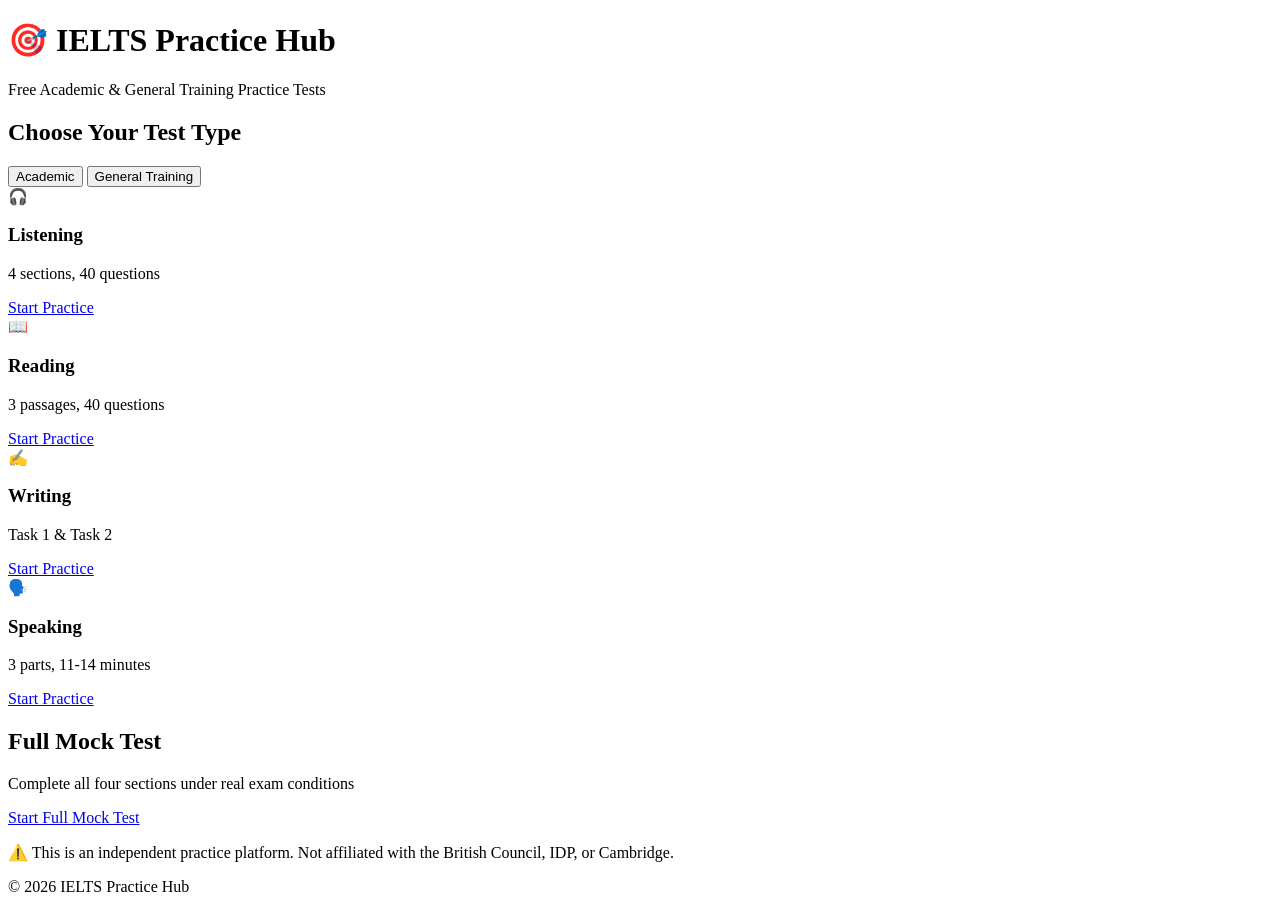
==== index.html @ bde4f622 "Add initial HTML structure for IELTS Practice Hub" ====
<!DOCTYPE html>
<html lang="en">
<head>
  <meta charset="UTF-8">
  <meta name="viewport" content="width=device-width, initial-scale=1.0">
  <title>IELTS Practice Hub - Free Mock Tests</title>
  <link rel="stylesheet" href="style.css">
</head>
<body>
  <header>
    <div class="container">
      <h1>🎯 IELTS Practice Hub</h1>
      <p class="tagline">Free Academic & General Training Practice Tests</p>
    </div>
  </header>

  <main class="container">
    <section class="test-type-selector">
      <h2>Choose Your Test Type</h2>
      <div class="type-buttons">
        <button class="type-btn active" data-type="academic">Academic</button>
        <button class="type-btn" data-type="general">General Training</button>
      </div>
    </section>

    <section class="skills-grid">
      <div class="skill-card">
        <div class="skill-icon">🎧</div>
        <h3>Listening</h3>
        <p>4 sections, 40 questions</p>
        <a href="#" class="start-btn">Start Practice</a>
      </div>

      <div class="skill-card">
        <div class="skill-icon">📖</div>
        <h3>Reading</h3>
        <p>3 passages, 40 questions</p>
        <a href="#" class="start-btn">Start Practice</a>
      </div>

      <div class="skill-card">
        <div class="skill-icon">✍️</div>
        <h3>Writing</h3>
        <p>Task 1 & Task 2</p>
        <a href="#" class="start-btn">Start Practice</a>
      </div>

      <div class="skill-card">
        <div class="skill-icon">🗣️</div>
        <h3>Speaking</h3>
        <p>3 parts, 11-14 minutes</p>
        <a href="#" class="start-btn">Start Practice</a>
      </div>
    </section>

    <section class="mock-test-section">
      <h2>Full Mock Test</h2>
      <p>Complete all four sections under real exam conditions</p>
      <a href="#" class="mock-btn">Start Full Mock Test</a>
    </section>
  </main>

  <footer>
    <div class="container">
      <p>⚠️ This is an independent practice platform. Not affiliated with the British Council, IDP, or Cambridge.</p>
      <p>&copy; 2026 IELTS Practice Hub</p>
    </div>
  </footer>

  <script src="script.js"></script>
</body>
</html>
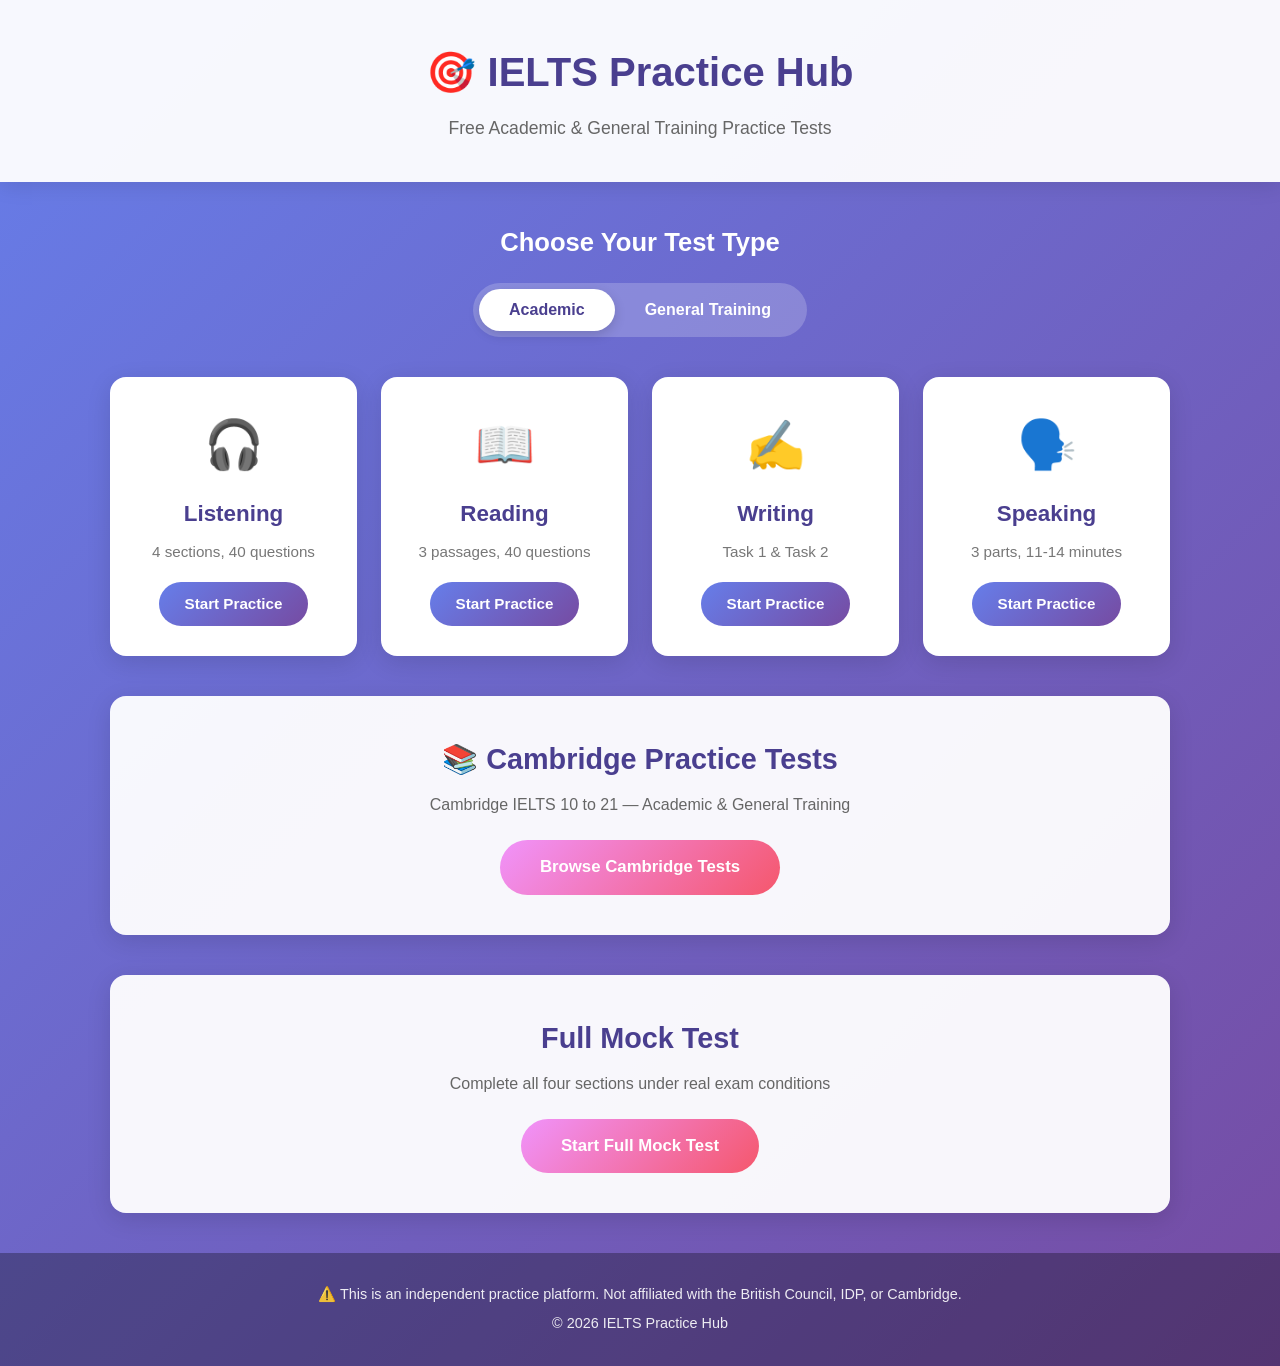
==== commit 2fe0a174: "Update index.html" ====
--- a/index.html
+++ b/index.html
@@ -52,7 +52,11 @@
         <a href="#" class="start-btn">Start Practice</a>
       </div>
     </section>
-
+    <section class="mock-test-section">
+      <h2>📚 Cambridge Practice Tests</h2>
+      <p>Cambridge IELTS 10 to 21 — Academic & General Training</p>
+      <a href="cambridge.html" class="mock-btn">Browse Cambridge Tests</a>
+    </section>
     <section class="mock-test-section">
       <h2>Full Mock Test</h2>
       <p>Complete all four sections under real exam conditions</p>
--- a/style.css
+++ b/style.css
@@ -0,0 +1,231 @@
+/* ===== Reset & Base ===== */
+* {
+  margin: 0;
+  padding: 0;
+  box-sizing: border-box;
+}
+
+body {
+  font-family: 'Segoe UI', Tahoma, Geneva, Verdana, sans-serif;
+  background: linear-gradient(135deg, #667eea 0%, #764ba2 100%);
+  min-height: 100vh;
+  color: #333;
+  line-height: 1.6;
+}
+
+.container {
+  max-width: 1100px;
+  margin: 0 auto;
+  padding: 0 20px;
+}
+
+/* ===== Header ===== */
+header {
+  background: rgba(255, 255, 255, 0.95);
+  padding: 40px 0;
+  text-align: center;
+  box-shadow: 0 4px 20px rgba(0, 0, 0, 0.1);
+}
+
+header h1 {
+  font-size: 2.5rem;
+  color: #4a3f8f;
+  margin-bottom: 10px;
+}
+
+.tagline {
+  color: #666;
+  font-size: 1.1rem;
+}
+
+/* ===== Test Type Selector ===== */
+.test-type-selector {
+  margin: 40px 0;
+  text-align: center;
+}
+
+.test-type-selector h2 {
+  color: #fff;
+  margin-bottom: 20px;
+  font-size: 1.6rem;
+}
+
+.type-buttons {
+  display: inline-flex;
+  background: rgba(255, 255, 255, 0.2);
+  border-radius: 50px;
+  padding: 6px;
+}
+
+.type-btn {
+  background: transparent;
+  border: none;
+  color: #fff;
+  padding: 12px 30px;
+  font-size: 1rem;
+  font-weight: 600;
+  border-radius: 50px;
+  cursor: pointer;
+  transition: all 0.3s ease;
+}
+
+.type-btn.active {
+  background: #fff;
+  color: #4a3f8f;
+  box-shadow: 0 4px 12px rgba(0, 0, 0, 0.15);
+}
+
+.type-btn:hover:not(.active) {
+  background: rgba(255, 255, 255, 0.15);
+}
+
+/* ===== Skills Grid ===== */
+.skills-grid {
+  display: grid;
+  grid-template-columns: repeat(auto-fit, minmax(240px, 1fr));
+  gap: 24px;
+  margin-bottom: 40px;
+}
+
+.skill-card {
+  background: #fff;
+  border-radius: 16px;
+  padding: 30px 24px;
+  text-align: center;
+  box-shadow: 0 6px 24px rgba(0, 0, 0, 0.12);
+  transition: transform 0.3s ease, box-shadow 0.3s ease;
+}
+
+.skill-card:hover {
+  transform: translateY(-6px);
+  box-shadow: 0 12px 32px rgba(0, 0, 0, 0.18);
+}
+
+.skill-icon {
+  font-size: 3rem;
+  margin-bottom: 12px;
+}
+
+.skill-card h3 {
+  font-size: 1.4rem;
+  color: #4a3f8f;
+  margin-bottom: 8px;
+}
+
+.skill-card p {
+  color: #777;
+  font-size: 0.95rem;
+  margin-bottom: 18px;
+}
+
+.start-btn {
+  display: inline-block;
+  background: linear-gradient(135deg, #667eea, #764ba2);
+  color: #fff;
+  text-decoration: none;
+  padding: 10px 26px;
+  border-radius: 50px;
+  font-weight: 600;
+  font-size: 0.95rem;
+  transition: opacity 0.3s ease;
+}
+
+.start-btn:hover {
+  opacity: 0.85;
+}
+
+/* ===== Mock Test Section ===== */
+.mock-test-section {
+  background: rgba(255, 255, 255, 0.95);
+  border-radius: 16px;
+  padding: 40px;
+  text-align: center;
+  margin-bottom: 40px;
+  box-shadow: 0 6px 24px rgba(0, 0, 0, 0.12);
+}
+
+.mock-test-section h2 {
+  color: #4a3f8f;
+  font-size: 1.8rem;
+  margin-bottom: 10px;
+}
+
+.mock-test-section p {
+  color: #666;
+  margin-bottom: 22px;
+}
+
+.mock-btn {
+  display: inline-block;
+  background: linear-gradient(135deg, #f093fb, #f5576c);
+  color: #fff;
+  text-decoration: none;
+  padding: 14px 40px;
+  border-radius: 50px;
+  font-weight: 700;
+  font-size: 1.05rem;
+  transition: transform 0.3s ease;
+}
+
+.mock-btn:hover {
+  transform: scale(1.05);
+}
+
+/* ===== Footer ===== */
+footer {
+  background: rgba(0, 0, 0, 0.3);
+  color: #fff;
+  text-align: center;
+  padding: 24px 0;
+  font-size: 0.9rem;
+}
+
+footer p {
+  margin: 6px 0;
+  opacity: 0.9;
+}
+
+/* ===== Mobile Responsive ===== */
+@media (max-width: 600px) {
+  header h1 {
+    font-size: 1.8rem;
+  }
+
+  .tagline {
+    font-size: 0.95rem;
+  }
+
+  .type-btn {
+    padding: 10px 20px;
+    font-size: 0.9rem;
+  }
+
+  .mock-test-section {
+    padding: 30px 20px;
+  }
+
+  .mock-test-section h2 {
+    font-size: 1.4rem;
+  }
+}
+/* ===== Toast Notification ===== */
+.toast {
+  position: fixed;
+  bottom: 30px;
+  left: 50%;
+  transform: translateX(-50%) translateY(80px);
+  background: #4a3f8f;
+  color: #fff;
+  padding: 14px 28px;
+  border-radius: 50px;
+  font-weight: 600;
+  box-shadow: 0 6px 20px rgba(0, 0, 0, 0.25);
+  opacity: 0;
+  transition: all 0.3s ease;
+  z-index: 1000;
+}
+
+.toast.show {
+  transform: translateX(-50%) translateY(0);
+  opacity: 1;
+}
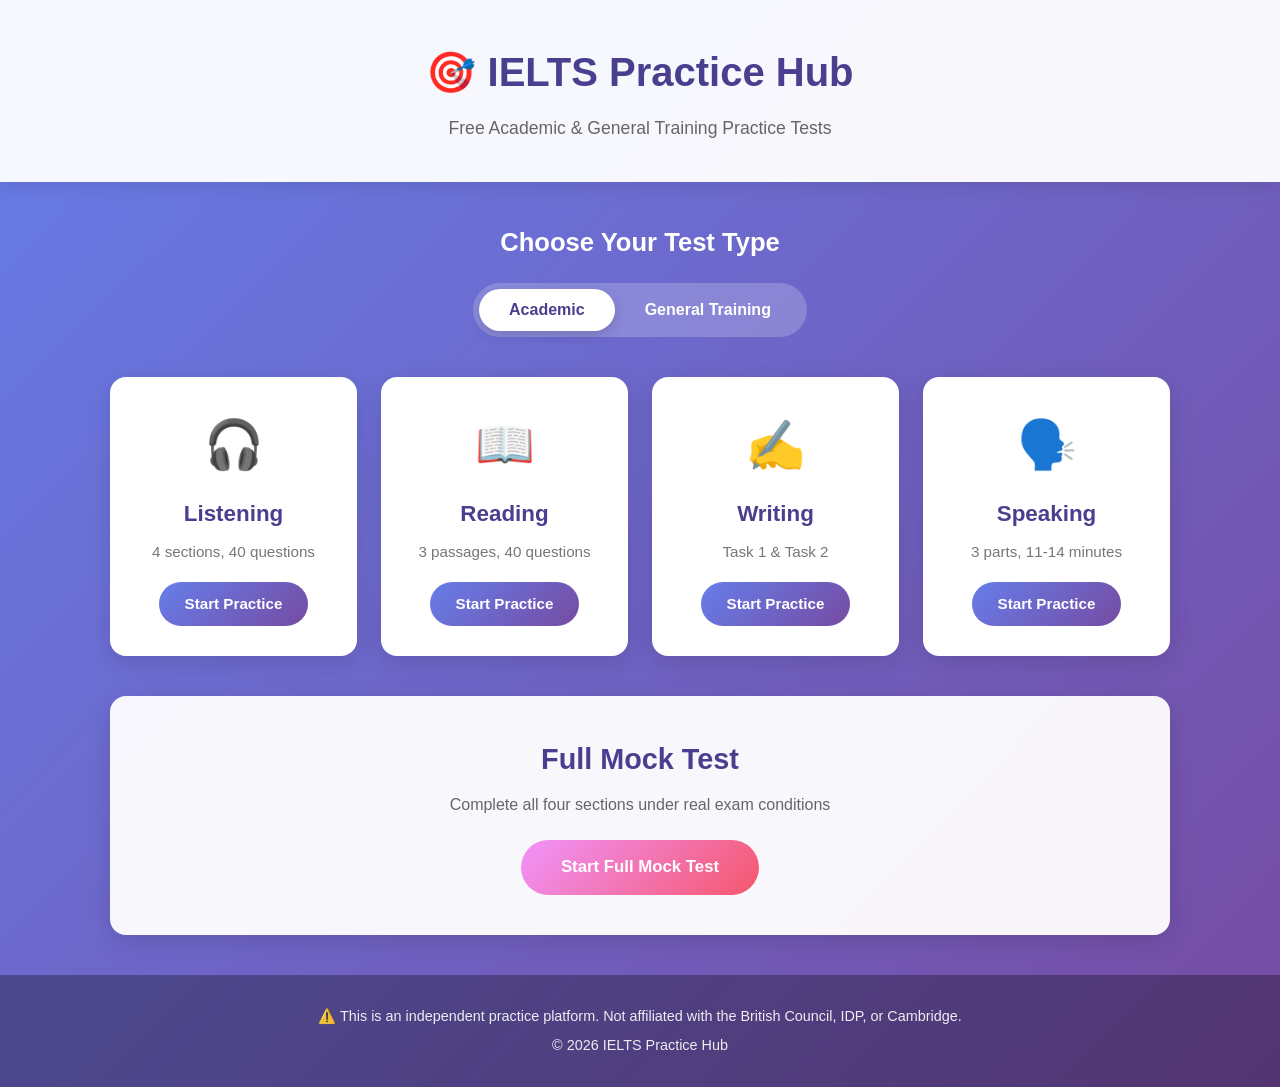
==== commit 7855ceaa: "Update index.html" ====
--- a/index.html
+++ b/index.html
@@ -52,11 +52,7 @@
         <a href="#" class="start-btn">Start Practice</a>
       </div>
     </section>
-    <section class="mock-test-section">
-      <h2>📚 Cambridge Practice Tests</h2>
-      <p>Cambridge IELTS 10 to 21 — Academic & General Training</p>
-      <a href="cambridge.html" class="mock-btn">Browse Cambridge Tests</a>
-    </section>
+   
     <section class="mock-test-section">
       <h2>Full Mock Test</h2>
       <p>Complete all four sections under real exam conditions</p>
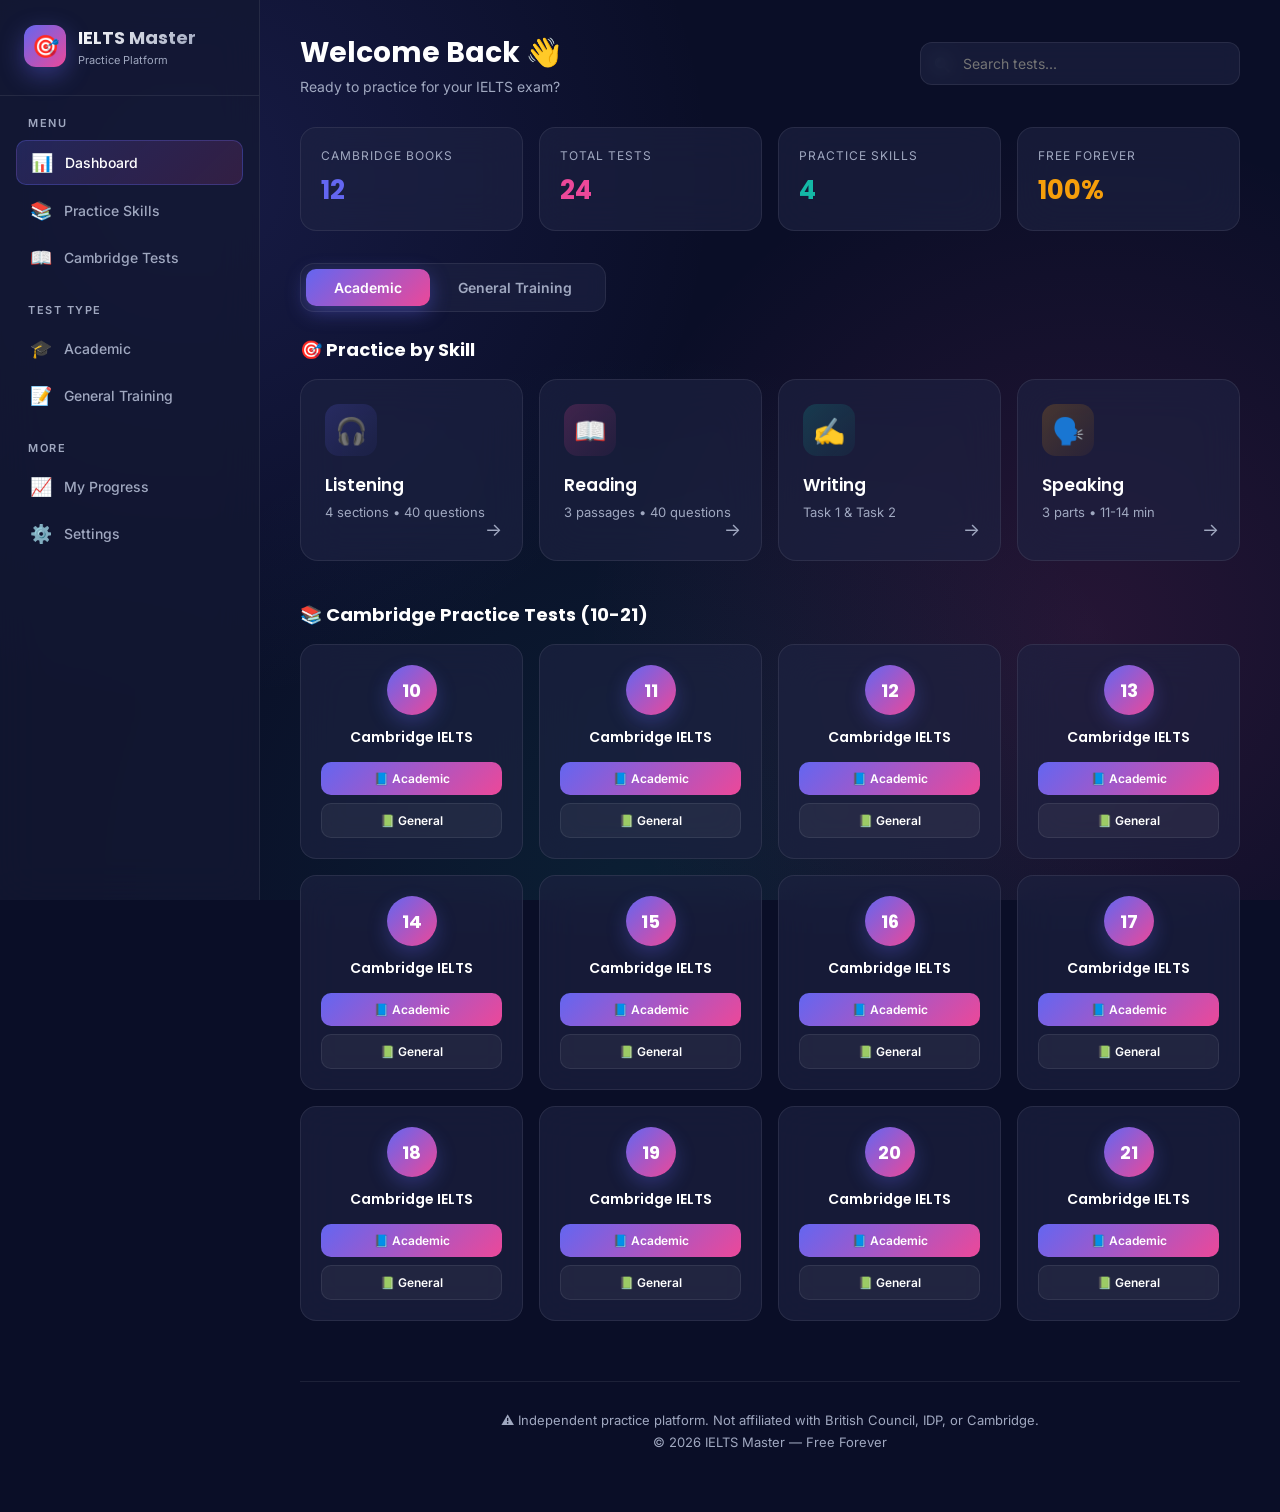
==== commit 50a2ab1c: "Revamp index.html with new styles and layout" ====
--- a/index.html
+++ b/index.html
@@ -1,72 +1,788 @@
 <!DOCTYPE html>
 <html lang="en">
 <head>
-  <meta charset="UTF-8">
-  <meta name="viewport" content="width=device-width, initial-scale=1.0">
-  <title>IELTS Practice Hub - Free Mock Tests</title>
-  <link rel="stylesheet" href="style.css">
+<meta charset="UTF-8">
+<meta name="viewport" content="width=device-width, initial-scale=1.0">
+<title>IELTS Master — Free Practice & Mock Tests</title>
+<link href="https://fonts.googleapis.com/css2?family=Inter:wght@300;400;500;600;700;800&family=Poppins:wght@400;600;700;800&display=swap" rel="stylesheet">
+<style>
+/* ========== RESET ========== */
+* { margin: 0; padding: 0; box-sizing: border-box; }
+
+:root {
+  --bg-primary: #0a0e27;
+  --bg-secondary: #131832;
+  --bg-card: rgba(30, 36, 68, 0.6);
+  --accent-1: #6366f1;
+  --accent-2: #ec4899;
+  --accent-3: #14b8a6;
+  --accent-4: #f59e0b;
+  --text-primary: #ffffff;
+  --text-secondary: #a0a8c0;
+  --border: rgba(255, 255, 255, 0.08);
+  --shadow: 0 20px 60px rgba(0, 0, 0, 0.5);
+}
+
+body {
+  font-family: 'Inter', sans-serif;
+  background: var(--bg-primary);
+  color: var(--text-primary);
+  min-height: 100vh;
+  overflow-x: hidden;
+  background-image: 
+    radial-gradient(circle at 15% 20%, rgba(99, 102, 241, 0.15) 0%, transparent 40%),
+    radial-gradient(circle at 85% 70%, rgba(236, 72, 153, 0.12) 0%, transparent 40%),
+    radial-gradient(circle at 50% 100%, rgba(20, 184, 166, 0.1) 0%, transparent 50%);
+  background-attachment: fixed;
+}
+
+/* ========== LAYOUT ========== */
+.app {
+  display: flex;
+  min-height: 100vh;
+}
+
+/* ========== SIDEBAR ========== */
+.sidebar {
+  width: 260px;
+  background: rgba(19, 24, 50, 0.8);
+  backdrop-filter: blur(20px);
+  border-right: 1px solid var(--border);
+  padding: 24px 0;
+  position: fixed;
+  height: 100vh;
+  overflow-y: auto;
+  transition: transform 0.3s ease;
+  z-index: 100;
+}
+
+.logo {
+  display: flex;
+  align-items: center;
+  gap: 12px;
+  padding: 0 24px 28px;
+  border-bottom: 1px solid var(--border);
+  margin-bottom: 20px;
+}
+
+.logo-icon {
+  width: 42px;
+  height: 42px;
+  border-radius: 12px;
+  background: linear-gradient(135deg, var(--accent-1), var(--accent-2));
+  display: flex;
+  align-items: center;
+  justify-content: center;
+  font-size: 22px;
+  box-shadow: 0 8px 24px rgba(99, 102, 241, 0.4);
+}
+
+.logo-text h1 {
+  font-family: 'Poppins', sans-serif;
+  font-size: 18px;
+  font-weight: 700;
+  background: linear-gradient(135deg, #fff, #a0a8c0);
+  -webkit-background-clip: text;
+  -webkit-text-fill-color: transparent;
+  background-clip: text;
+}
+
+.logo-text p {
+  font-size: 11px;
+  color: var(--text-secondary);
+  margin-top: 2px;
+}
+
+.nav-section {
+  padding: 0 16px;
+  margin-bottom: 24px;
+}
+
+.nav-label {
+  font-size: 11px;
+  text-transform: uppercase;
+  letter-spacing: 1.5px;
+  color: var(--text-secondary);
+  padding: 0 12px;
+  margin-bottom: 10px;
+  font-weight: 600;
+}
+
+.nav-item {
+  display: flex;
+  align-items: center;
+  gap: 12px;
+  padding: 11px 14px;
+  border-radius: 10px;
+  color: var(--text-secondary);
+  text-decoration: none;
+  font-size: 14px;
+  font-weight: 500;
+  transition: all 0.2s ease;
+  cursor: pointer;
+  margin-bottom: 4px;
+}
+
+.nav-item:hover {
+  background: rgba(255, 255, 255, 0.05);
+  color: var(--text-primary);
+}
+
+.nav-item.active {
+  background: linear-gradient(135deg, rgba(99, 102, 241, 0.2), rgba(236, 72, 153, 0.15));
+  color: var(--text-primary);
+  border: 1px solid rgba(99, 102, 241, 0.3);
+}
+
+.nav-item .icon { font-size: 18px; }
+
+/* ========== MAIN ========== */
+.main {
+  flex: 1;
+  margin-left: 260px;
+  padding: 32px 40px;
+  min-width: 0;
+}
+
+.topbar {
+  display: flex;
+  justify-content: space-between;
+  align-items: center;
+  margin-bottom: 32px;
+  gap: 20px;
+  flex-wrap: wrap;
+}
+
+.page-title h2 {
+  font-family: 'Poppins', sans-serif;
+  font-size: 28px;
+  font-weight: 700;
+  margin-bottom: 4px;
+}
+
+.page-title p {
+  color: var(--text-secondary);
+  font-size: 14px;
+}
+
+.menu-toggle {
+  display: none;
+  background: var(--bg-card);
+  border: 1px solid var(--border);
+  color: white;
+  padding: 10px 14px;
+  border-radius: 10px;
+  cursor: pointer;
+  font-size: 18px;
+}
+
+/* ========== SEARCH ========== */
+.search-box {
+  position: relative;
+  max-width: 320px;
+  width: 100%;
+}
+
+.search-box input {
+  width: 100%;
+  padding: 12px 16px 12px 42px;
+  border-radius: 12px;
+  border: 1px solid var(--border);
+  background: var(--bg-card);
+  color: var(--text-primary);
+  font-size: 14px;
+  font-family: inherit;
+  outline: none;
+  transition: all 0.2s ease;
+  backdrop-filter: blur(10px);
+}
+
+.search-box input:focus {
+  border-color: var(--accent-1);
+  box-shadow: 0 0 0 3px rgba(99, 102, 241, 0.15);
+}
+
+.search-box::before {
+  content: '🔍';
+  position: absolute;
+  left: 14px;
+  top: 50%;
+  transform: translateY(-50%);
+  font-size: 14px;
+  opacity: 0.6;
+}
+
+/* ========== MODE TOGGLE ========== */
+.mode-toggle {
+  display: inline-flex;
+  background: var(--bg-card);
+  border: 1px solid var(--border);
+  border-radius: 14px;
+  padding: 5px;
+  margin-bottom: 24px;
+  backdrop-filter: blur(10px);
+}
+
+.mode-btn {
+  padding: 10px 28px;
+  border: none;
+  background: transparent;
+  color: var(--text-secondary);
+  font-size: 14px;
+  font-weight: 600;
+  border-radius: 10px;
+  cursor: pointer;
+  transition: all 0.25s ease;
+  font-family: inherit;
+}
+
+.mode-btn.active {
+  background: linear-gradient(135deg, var(--accent-1), var(--accent-2));
+  color: white;
+  box-shadow: 0 6px 20px rgba(99, 102, 241, 0.4);
+}
+
+/* ========== STATS ========== */
+.stats-row {
+  display: grid;
+  grid-template-columns: repeat(auto-fit, minmax(180px, 1fr));
+  gap: 16px;
+  margin-bottom: 32px;
+}
+
+.stat-card {
+  background: var(--bg-card);
+  border: 1px solid var(--border);
+  border-radius: 16px;
+  padding: 20px;
+  backdrop-filter: blur(20px);
+  transition: transform 0.2s ease;
+}
+
+.stat-card:hover { transform: translateY(-3px); }
+
+.stat-card .label {
+  font-size: 12px;
+  color: var(--text-secondary);
+  text-transform: uppercase;
+  letter-spacing: 1px;
+  margin-bottom: 8px;
+}
+
+.stat-card .value {
+  font-family: 'Poppins', sans-serif;
+  font-size: 26px;
+  font-weight: 700;
+}
+
+.stat-card:nth-child(1) .value { color: var(--accent-1); }
+.stat-card:nth-child(2) .value { color: var(--accent-2); }
+.stat-card:nth-child(3) .value { color: var(--accent-3); }
+.stat-card:nth-child(4) .value { color: var(--accent-4); }
+
+/* ========== SKILLS GRID ========== */
+.section-title {
+  font-family: 'Poppins', sans-serif;
+  font-size: 18px;
+  font-weight: 700;
+  margin-bottom: 16px;
+  display: flex;
+  align-items: center;
+  gap: 10px;
+}
+
+.skills-grid {
+  display: grid;
+  grid-template-columns: repeat(auto-fit, minmax(220px, 1fr));
+  gap: 16px;
+  margin-bottom: 40px;
+}
+
+.skill-card {
+  position: relative;
+  background: var(--bg-card);
+  border: 1px solid var(--border);
+  border-radius: 18px;
+  padding: 24px;
+  cursor: pointer;
+  transition: all 0.3s ease;
+  overflow: hidden;
+  backdrop-filter: blur(20px);
+}
+
+.skill-card::before {
+  content: '';
+  position: absolute;
+  top: 0; left: 0; right: 0;
+  height: 3px;
+  background: linear-gradient(90deg, var(--accent-1), var(--accent-2));
+  transform: scaleX(0);
+  transform-origin: left;
+  transition: transform 0.3s ease;
+}
+
+.skill-card:hover::before { transform: scaleX(1); }
+
+.skill-card:hover {
+  transform: translateY(-5px);
+  border-color: rgba(99, 102, 241, 0.4);
+  box-shadow: 0 20px 40px rgba(99, 102, 241, 0.15);
+}
+
+.skill-icon {
+  width: 52px; height: 52px;
+  border-radius: 14px;
+  display: flex;
+  align-items: center;
+  justify-content: center;
+  font-size: 26px;
+  margin-bottom: 16px;
+}
+
+.skill-card:nth-child(1) .skill-icon { background: linear-gradient(135deg, rgba(99, 102, 241, 0.2), rgba(99, 102, 241, 0.05)); }
+.skill-card:nth-child(2) .skill-icon { background: linear-gradient(135deg, rgba(236, 72, 153, 0.2), rgba(236, 72, 153, 0.05)); }
+.skill-card:nth-child(3) .skill-icon { background: linear-gradient(135deg, rgba(20, 184, 166, 0.2), rgba(20, 184, 166, 0.05)); }
+.skill-card:nth-child(4) .skill-icon { background: linear-gradient(135deg, rgba(245, 158, 11, 0.2), rgba(245, 158, 11, 0.05)); }
+
+.skill-card h3 {
+  font-family: 'Poppins', sans-serif;
+  font-size: 17px;
+  font-weight: 600;
+  margin-bottom: 6px;
+}
+
+.skill-card p {
+  color: var(--text-secondary);
+  font-size: 13px;
+  margin-bottom: 16px;
+}
+
+.skill-card .arrow {
+  position: absolute;
+  bottom: 20px;
+  right: 20px;
+  font-size: 18px;
+  color: var(--text-secondary);
+  transition: transform 0.3s ease;
+}
+
+.skill-card:hover .arrow {
+  transform: translateX(5px);
+  color: var(--accent-1);
+}
+
+/* ========== CAMBRIDGE GRID ========== */
+.cambridge-grid {
+  display: grid;
+  grid-template-columns: repeat(auto-fill, minmax(200px, 1fr));
+  gap: 16px;
+  margin-bottom: 40px;
+}
+
+.book-card {
+  background: var(--bg-card);
+  border: 1px solid var(--border);
+  border-radius: 16px;
+  padding: 20px;
+  text-align: center;
+  transition: all 0.3s ease;
+  backdrop-filter: blur(20px);
+}
+
+.book-card:hover {
+  transform: translateY(-5px);
+  border-color: rgba(99, 102, 241, 0.4);
+  box-shadow: 0 20px 40px rgba(99, 102, 241, 0.15);
+}
+
+.book-number {
+  width: 50px; height: 50px;
+  border-radius: 50%;
+  background: linear-gradient(135deg, var(--accent-1), var(--accent-2));
+  display: flex;
+  align-items: center;
+  justify-content: center;
+  font-family: 'Poppins', sans-serif;
+  font-size: 18px;
+  font-weight: 700;
+  margin: 0 auto 12px;
+  box-shadow: 0 8px 20px rgba(99, 102, 241, 0.3);
+}
+
+.book-card h4 {
+  font-family: 'Poppins', sans-serif;
+  font-size: 14px;
+  font-weight: 600;
+  margin-bottom: 14px;
+}
+
+.book-buttons {
+  display: flex;
+  flex-direction: column;
+  gap: 8px;
+}
+
+.book-btn {
+  padding: 9px 12px;
+  border-radius: 10px;
+  font-size: 12px;
+  font-weight: 600;
+  text-decoration: none;
+  border: none;
+  cursor: pointer;
+  font-family: inherit;
+  transition: all 0.2s ease;
+  display: block;
+}
+
+.book-btn.academic {
+  background: linear-gradient(135deg, var(--accent-1), var(--accent-2));
+  color: white;
+}
+
+.book-btn.academic:hover {
+  box-shadow: 0 6px 20px rgba(99, 102, 241, 0.4);
+  transform: scale(1.03);
+}
+
+.book-btn.general {
+  background: rgba(255, 255, 255, 0.05);
+  color: var(--text-primary);
+  border: 1px solid var(--border);
+}
+
+.book-btn.general:hover {
+  background: rgba(255, 255, 255, 0.1);
+  border-color: var(--accent-3);
+}
+
+/* ========== TOAST ========== */
+.toast {
+  position: fixed;
+  bottom: 30px;
+  left: 50%;
+  transform: translateX(-50%) translateY(100px);
+  background: linear-gradient(135deg, var(--accent-1), var(--accent-2));
+  color: white;
+  padding: 14px 28px;
+  border-radius: 14px;
+  font-weight: 600;
+  font-size: 14px;
+  box-shadow: 0 20px 40px rgba(0, 0, 0, 0.4);
+  opacity: 0;
+  transition: all 0.35s ease;
+  z-index: 1000;
+}
+
+.toast.show {
+  transform: translateX(-50%) translateY(0);
+  opacity: 1;
+}
+
+/* ========== FOOTER ========== */
+.footer {
+  margin-top: 60px;
+  padding: 24px;
+  border-top: 1px solid var(--border);
+  text-align: center;
+  color: var(--text-secondary);
+  font-size: 13px;
+}
+
+.footer p { margin: 6px 0; }
+
+/* ========== RESPONSIVE ========== */
+@media (max-width: 900px) {
+  .sidebar { transform: translateX(-100%); }
+  .sidebar.open { transform: translateX(0); }
+  .main { margin-left: 0; padding: 20px; }
+  .menu-toggle { display: block; }
+  .page-title h2 { font-size: 22px; }
+  .search-box { max-width: 100%; }
+}
+
+@media (max-width: 500px) {
+  .cambridge-grid { grid-template-columns: repeat(2, 1fr); gap: 12px; }
+  .book-card { padding: 14px; }
+  .mode-btn { padding: 9px 18px; font-size: 13px; }
+}
+</style>
 </head>
 <body>
-  <header>
-    <div class="container">
-      <h1>🎯 IELTS Practice Hub</h1>
-      <p class="tagline">Free Academic & General Training Practice Tests</p>
+
+<div class="app">
+  <!-- SIDEBAR -->
+  <aside class="sidebar" id="sidebar">
+    <div class="logo">
+      <div class="logo-icon">🎯</div>
+      <div class="logo-text">
+        <h1>IELTS Master</h1>
+        <p>Practice Platform</p>
+      </div>
     </div>
-  </header>
-
-  <main class="container">
-    <section class="test-type-selector">
-      <h2>Choose Your Test Type</h2>
-      <div class="type-buttons">
-        <button class="type-btn active" data-type="academic">Academic</button>
-        <button class="type-btn" data-type="general">General Training</button>
+
+    <nav class="nav-section">
+      <div class="nav-label">Menu</div>
+      <a class="nav-item active" onclick="scrollTo('dashboard')">
+        <span class="icon">📊</span> Dashboard
+      </a>
+      <a class="nav-item" onclick="scrollTo('skills')">
+        <span class="icon">📚</span> Practice Skills
+      </a>
+      <a class="nav-item" onclick="scrollTo('cambridge')">
+        <span class="icon">📖</span> Cambridge Tests
+      </a>
+    </nav>
+
+    <nav class="nav-section">
+      <div class="nav-label">Test Type</div>
+      <a class="nav-item" onclick="setMode('academic')">
+        <span class="icon">🎓</span> Academic
+      </a>
+      <a class="nav-item" onclick="setMode('general')">
+        <span class="icon">📝</span> General Training
+      </a>
+    </nav>
+
+    <nav class="nav-section">
+      <div class="nav-label">More</div>
+      <a class="nav-item" onclick="showToast('Coming soon!')">
+        <span class="icon">📈</span> My Progress
+      </a>
+      <a class="nav-item" onclick="showToast('Coming soon!')">
+        <span class="icon">⚙️</span> Settings
+      </a>
+    </nav>
+  </aside>
+
+  <!-- MAIN CONTENT -->
+  <main class="main">
+    <div class="topbar">
+      <button class="menu-toggle" onclick="toggleSidebar()">☰</button>
+      <div class="page-title">
+        <h2>Welcome Back 👋</h2>
+        <p>Ready to practice for your IELTS exam?</p>
       </div>
-    </section>
-
-    <section class="skills-grid">
-      <div class="skill-card">
-        <div class="skill-icon">🎧</div>
-        <h3>Listening</h3>
-        <p>4 sections, 40 questions</p>
-        <a href="#" class="start-btn">Start Practice</a>
+      <div class="search-box">
+        <input type="text" id="searchInput" placeholder="Search tests..." onkeyup="searchBooks()">
       </div>
-
-      <div class="skill-card">
-        <div class="skill-icon">📖</div>
-        <h3>Reading</h3>
-        <p>3 passages, 40 questions</p>
-        <a href="#" class="start-btn">Start Practice</a>
+    </div>
+
+    <!-- DASHBOARD STATS -->
+    <div id="dashboard">
+      <div class="stats-row">
+        <div class="stat-card">
+          <div class="label">Cambridge Books</div>
+          <div class="value">12</div>
+        </div>
+        <div class="stat-card">
+          <div class="label">Total Tests</div>
+          <div class="value">24</div>
+        </div>
+        <div class="stat-card">
+          <div class="label">Practice Skills</div>
+          <div class="value">4</div>
+        </div>
+        <div class="stat-card">
+          <div class="label">Free Forever</div>
+          <div class="value">100%</div>
+        </div>
       </div>
-
-      <div class="skill-card">
-        <div class="skill-icon">✍️</div>
-        <h3>Writing</h3>
-        <p>Task 1 & Task 2</p>
-        <a href="#" class="start-btn">Start Practice</a>
+    </div>
+
+    <!-- MODE TOGGLE -->
+    <div class="mode-toggle">
+      <button class="mode-btn active" id="btn-academic" onclick="setMode('academic')">Academic</button>
+      <button class="mode-btn" id="btn-general" onclick="setMode('general')">General Training</button>
+    </div>
+
+    <!-- SKILLS SECTION -->
+    <div id="skills">
+      <div class="section-title">🎯 Practice by Skill</div>
+      <div class="skills-grid">
+        <div class="skill-card" onclick="showToast('Listening practice - Coming soon!')">
+          <div class="skill-icon">🎧</div>
+          <h3>Listening</h3>
+          <p>4 sections • 40 questions</p>
+          <span class="arrow">→</span>
+        </div>
+
+        <div class="skill-card" onclick="showToast('Reading practice - Coming soon!')">
+          <div class="skill-icon">📖</div>
+          <h3>Reading</h3>
+          <p id="reading-desc">3 passages • 40 questions</p>
+          <span class="arrow">→</span>
+        </div>
+
+        <div class="skill-card" onclick="showToast('Writing practice - Coming soon!')">
+          <div class="skill-icon">✍️</div>
+          <h3>Writing</h3>
+          <p id="writing-desc">Task 1 & Task 2</p>
+          <span class="arrow">→</span>
+        </div>
+
+        <div class="skill-card" onclick="showToast('Speaking practice - Coming soon!')">
+          <div class="skill-icon">🗣️</div>
+          <h3>Speaking</h3>
+          <p>3 parts • 11-14 min</p>
+          <span class="arrow">→</span>
+        </div>
       </div>
-
-      <div class="skill-card">
-        <div class="skill-icon">🗣️</div>
-        <h3>Speaking</h3>
-        <p>3 parts, 11-14 minutes</p>
-        <a href="#" class="start-btn">Start Practice</a>
+    </div>
+
+    <!-- CAMBRIDGE SECTION -->
+    <div id="cambridge">
+      <div class="section-title">📚 Cambridge Practice Tests (10-21)</div>
+      <div class="cambridge-grid" id="cambridgeGrid">
+        <!-- Generated by JS -->
       </div>
-    </section>
-   
-    <section class="mock-test-section">
-      <h2>Full Mock Test</h2>
-      <p>Complete all four sections under real exam conditions</p>
-      <a href="#" class="mock-btn">Start Full Mock Test</a>
-    </section>
+    </div>
+
+    <footer class="footer">
+      <p>⚠️ Independent practice platform. Not affiliated with British Council, IDP, or Cambridge.</p>
+      <p>© 2026 IELTS Master — Free Forever</p>
+    </footer>
   </main>
-
-  <footer>
-    <div class="container">
-      <p>⚠️ This is an independent practice platform. Not affiliated with the British Council, IDP, or Cambridge.</p>
-      <p>&copy; 2026 IELTS Practice Hub</p>
-    </div>
-  </footer>
-
-  <script src="script.js"></script>
+</div>
+
+<div class="toast" id="toast"></div>
+
+<script>
+// ============================================
+// CAMBRIDGE BOOKS DATA
+// ============================================
+// To add a test link, put your PDF in a folder called "cambridge/"
+// and change link to "cambridge/c10-academic.pdf" and ready to true
+// ============================================
+const cambridgeBooks = [
+  { number: 10, academic: { link: "", ready: false }, general: { link: "", ready: false } },
+  { number: 11, academic: { link: "", ready: false }, general: { link: "", ready: false } },
+  { number: 12, academic: { link: "", ready: false }, general: { link: "", ready: false } },
+  { number: 13, academic: { link: "", ready: false }, general: { link: "", ready: false } },
+  { number: 14, academic: { link: "", ready: false }, general: { link: "", ready: false } },
+  { number: 15, academic: { link: "", ready: false }, general: { link: "", ready: false } },
+  { number: 16, academic: { link: "", ready: false }, general: { link: "", ready: false } },
+  { number: 17, academic: { link: "", ready: false }, general: { link: "", ready: false } },
+  { number: 18, academic: { link: "", ready: false }, general: { link: "", ready: false } },
+  { number: 19, academic: { link: "", ready: false }, general: { link: "", ready: false } },
+  { number: 20, academic: { link: "", ready: false }, general: { link: "", ready: false } },
+  { number: 21, academic: { link: "", ready: false }, general: { link: "", ready: false } }
+];
+
+// ============================================
+// RENDER CAMBRIDGE BOOKS
+// ============================================
+function renderBooks(filter = '') {
+  const grid = document.getElementById('cambridgeGrid');
+  if (!grid) return;
+
+  grid.innerHTML = '';
+
+  const filtered = cambridgeBooks.filter(b => 
+    String(b.number).includes(filter)
+  );
+
+  if (filtered.length === 0) {
+    grid.innerHTML = '<p style="color:var(--text-secondary); grid-column: 1/-1; text-align:center; padding:20px;">No books found</p>';
+    return;
+  }
+
+  filtered.forEach(book => {
+    const card = document.createElement('div');
+    card.className = 'book-card';
+
+    const acadBtn = book.academic.ready
+      ? `<a href="${book.academic.link}" target="_blank" class="book-btn academic">📘 Academic</a>`
+      : `<button class="book-btn academic" onclick="showToast('Cambridge ${book.number} Academic - Coming soon!')">📘 Academic</button>`;
+
+    const genBtn = book.general.ready
+      ? `<a href="${book.general.link}" target="_blank" class="book-btn general">📗 General</a>`
+      : `<button class="book-btn general" onclick="showToast('Cambridge ${book.number} General - Coming soon!')">📗 General</button>`;
+
+    card.innerHTML = `
+      <div class="book-number">${book.number}</div>
+      <h4>Cambridge IELTS</h4>
+      <div class="book-buttons">
+        ${acadBtn}
+        ${genBtn}
+      </div>
+    `;
+
+    grid.appendChild(card);
+  });
+}
+
+// ============================================
+// MODE TOGGLE (Academic / General)
+// ============================================
+let currentMode = 'academic';
+
+function setMode(mode) {
+  currentMode = mode;
+  document.getElementById('btn-academic').classList.toggle('active', mode === 'academic');
+  document.getElementById('btn-general').classList.toggle('active', mode === 'general');
+
+  const readingDesc = document.getElementById('reading-desc');
+  const writingDesc = document.getElementById('writing-desc');
+
+  if (mode === 'academic') {
+    readingDesc.textContent = '3 long passages • 40 questions';
+    writingDesc.textContent = 'Task 1 (Graph) & Task 2 (Essay)';
+    showToast('Academic mode activated 🎓');
+  } else {
+    readingDesc.textContent = '3 sections • everyday texts';
+    writingDesc.textContent = 'Task 1 (Letter) & Task 2 (Essay)';
+    showToast('General Training mode activated 📝');
+  }
+}
+
+// ============================================
+// SEARCH
+// ============================================
+function searchBooks() {
+  const query = document.getElementById('searchInput').value.trim();
+  renderBooks(query);
+}
+
+// ============================================
+// TOAST NOTIFICATION
+// ============================================
+let toastTimeout;
+
+function showToast(message) {
+  const toast = document.getElementById('toast');
+  toast.textContent = message;
+  toast.classList.add('show');
+
+  clearTimeout(toastTimeout);
+  toastTimeout = setTimeout(() => {
+    toast.classList.remove('show');
+  }, 2200);
+}
+
+// ============================================
+// SIDEBAR TOGGLE (Mobile)
+// ============================================
+function toggleSidebar() {
+  document.getElementById('sidebar').classList.toggle('open');
+}
+
+function scrollTo(id) {
+  const el = document.getElementById(id);
+  if (el) {
+    el.scrollIntoView({ behavior: 'smooth', block: 'start' });
+    document.querySelectorAll('.nav-item').forEach(n => n.classList.remove('active'));
+    event.target.closest('.nav-item').classList.add('active');
+  }
+}
+
+// ============================================
+// INIT
+// ============================================
+document.addEventListener('DOMContentLoaded', () => {
+  renderBooks();
+});
+</script>
+
 </body>
 </html>
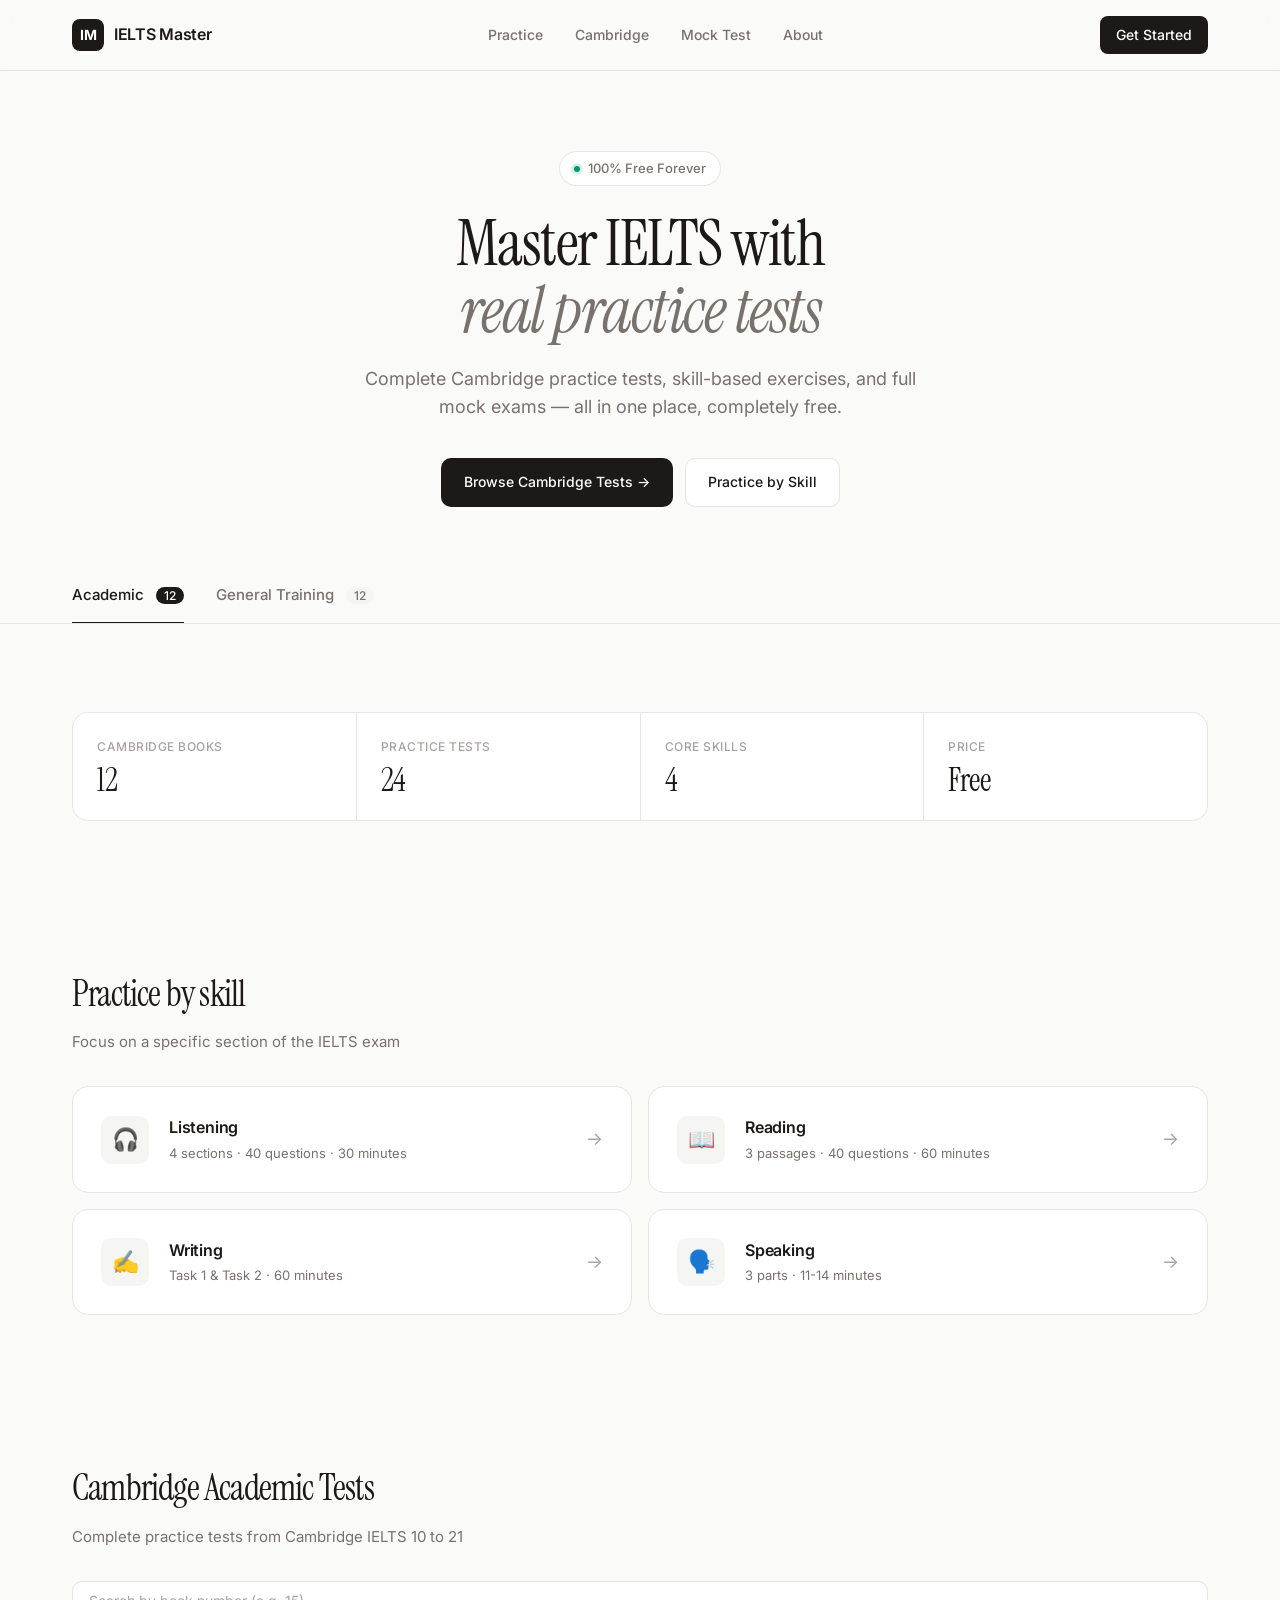
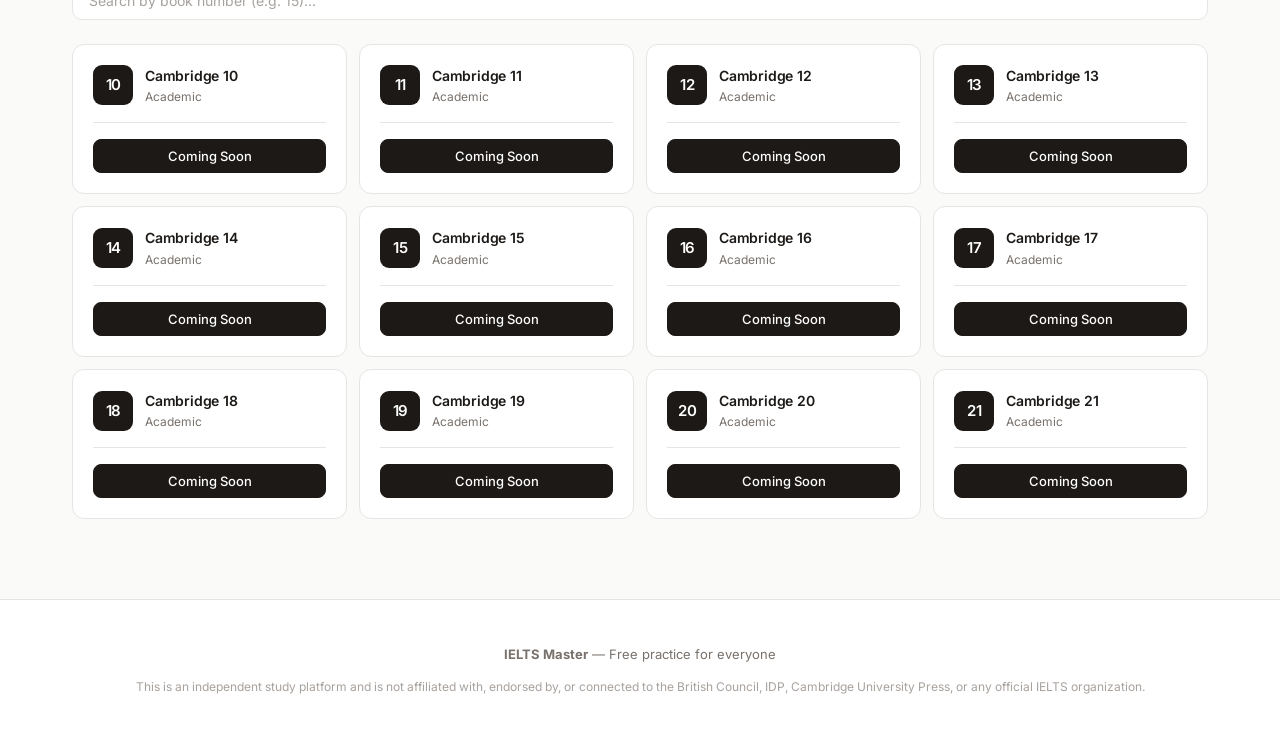
==== commit 53ab9b22: "Update index.html" ====
--- a/index.html
+++ b/index.html
@@ -3,785 +3,833 @@
 <head>
 <meta charset="UTF-8">
 <meta name="viewport" content="width=device-width, initial-scale=1.0">
-<title>IELTS Master — Free Practice & Mock Tests</title>
-<link href="https://fonts.googleapis.com/css2?family=Inter:wght@300;400;500;600;700;800&family=Poppins:wght@400;600;700;800&display=swap" rel="stylesheet">
+<title>IELTS Master — Free Practice Tests & Mock Exams</title>
+<link rel="preconnect" href="https://fonts.googleapis.com">
+<link rel="preconnect" href="https://fonts.gstatic.com" crossorigin>
+<link href="https://fonts.googleapis.com/css2?family=Inter:wght@400;500;600;700&family=Instrument+Serif:ital@0;1&display=swap" rel="stylesheet">
 <style>
-/* ========== RESET ========== */
-* { margin: 0; padding: 0; box-sizing: border-box; }
-
-:root {
-  --bg-primary: #0a0e27;
-  --bg-secondary: #131832;
-  --bg-card: rgba(30, 36, 68, 0.6);
-  --accent-1: #6366f1;
-  --accent-2: #ec4899;
-  --accent-3: #14b8a6;
-  --accent-4: #f59e0b;
-  --text-primary: #ffffff;
-  --text-secondary: #a0a8c0;
-  --border: rgba(255, 255, 255, 0.08);
-  --shadow: 0 20px 60px rgba(0, 0, 0, 0.5);
-}
-
-body {
-  font-family: 'Inter', sans-serif;
-  background: var(--bg-primary);
-  color: var(--text-primary);
-  min-height: 100vh;
-  overflow-x: hidden;
-  background-image: 
-    radial-gradient(circle at 15% 20%, rgba(99, 102, 241, 0.15) 0%, transparent 40%),
-    radial-gradient(circle at 85% 70%, rgba(236, 72, 153, 0.12) 0%, transparent 40%),
-    radial-gradient(circle at 50% 100%, rgba(20, 184, 166, 0.1) 0%, transparent 50%);
-  background-attachment: fixed;
-}
-
-/* ========== LAYOUT ========== */
-.app {
-  display: flex;
-  min-height: 100vh;
-}
-
-/* ========== SIDEBAR ========== */
-.sidebar {
-  width: 260px;
-  background: rgba(19, 24, 50, 0.8);
-  backdrop-filter: blur(20px);
-  border-right: 1px solid var(--border);
-  padding: 24px 0;
-  position: fixed;
-  height: 100vh;
-  overflow-y: auto;
-  transition: transform 0.3s ease;
-  z-index: 100;
-}
-
-.logo {
-  display: flex;
-  align-items: center;
-  gap: 12px;
-  padding: 0 24px 28px;
-  border-bottom: 1px solid var(--border);
-  margin-bottom: 20px;
-}
-
-.logo-icon {
-  width: 42px;
-  height: 42px;
-  border-radius: 12px;
-  background: linear-gradient(135deg, var(--accent-1), var(--accent-2));
-  display: flex;
-  align-items: center;
-  justify-content: center;
-  font-size: 22px;
-  box-shadow: 0 8px 24px rgba(99, 102, 241, 0.4);
-}
-
-.logo-text h1 {
-  font-family: 'Poppins', sans-serif;
-  font-size: 18px;
-  font-weight: 700;
-  background: linear-gradient(135deg, #fff, #a0a8c0);
-  -webkit-background-clip: text;
-  -webkit-text-fill-color: transparent;
-  background-clip: text;
-}
-
-.logo-text p {
-  font-size: 11px;
-  color: var(--text-secondary);
-  margin-top: 2px;
-}
-
-.nav-section {
-  padding: 0 16px;
-  margin-bottom: 24px;
-}
-
-.nav-label {
-  font-size: 11px;
-  text-transform: uppercase;
-  letter-spacing: 1.5px;
-  color: var(--text-secondary);
-  padding: 0 12px;
-  margin-bottom: 10px;
-  font-weight: 600;
-}
-
-.nav-item {
-  display: flex;
-  align-items: center;
-  gap: 12px;
-  padding: 11px 14px;
-  border-radius: 10px;
-  color: var(--text-secondary);
-  text-decoration: none;
-  font-size: 14px;
-  font-weight: 500;
-  transition: all 0.2s ease;
-  cursor: pointer;
-  margin-bottom: 4px;
-}
-
-.nav-item:hover {
-  background: rgba(255, 255, 255, 0.05);
-  color: var(--text-primary);
-}
-
-.nav-item.active {
-  background: linear-gradient(135deg, rgba(99, 102, 241, 0.2), rgba(236, 72, 153, 0.15));
-  color: var(--text-primary);
-  border: 1px solid rgba(99, 102, 241, 0.3);
-}
-
-.nav-item .icon { font-size: 18px; }
-
-/* ========== MAIN ========== */
-.main {
-  flex: 1;
-  margin-left: 260px;
-  padding: 32px 40px;
-  min-width: 0;
-}
-
-.topbar {
-  display: flex;
-  justify-content: space-between;
-  align-items: center;
-  margin-bottom: 32px;
-  gap: 20px;
-  flex-wrap: wrap;
-}
-
-.page-title h2 {
-  font-family: 'Poppins', sans-serif;
-  font-size: 28px;
-  font-weight: 700;
-  margin-bottom: 4px;
-}
-
-.page-title p {
-  color: var(--text-secondary);
-  font-size: 14px;
-}
-
-.menu-toggle {
-  display: none;
-  background: var(--bg-card);
-  border: 1px solid var(--border);
-  color: white;
-  padding: 10px 14px;
-  border-radius: 10px;
-  cursor: pointer;
-  font-size: 18px;
-}
-
-/* ========== SEARCH ========== */
-.search-box {
-  position: relative;
-  max-width: 320px;
-  width: 100%;
-}
-
-.search-box input {
-  width: 100%;
-  padding: 12px 16px 12px 42px;
-  border-radius: 12px;
-  border: 1px solid var(--border);
-  background: var(--bg-card);
-  color: var(--text-primary);
-  font-size: 14px;
-  font-family: inherit;
-  outline: none;
-  transition: all 0.2s ease;
-  backdrop-filter: blur(10px);
-}
-
-.search-box input:focus {
-  border-color: var(--accent-1);
-  box-shadow: 0 0 0 3px rgba(99, 102, 241, 0.15);
-}
-
-.search-box::before {
-  content: '🔍';
-  position: absolute;
-  left: 14px;
-  top: 50%;
-  transform: translateY(-50%);
-  font-size: 14px;
-  opacity: 0.6;
-}
-
-/* ========== MODE TOGGLE ========== */
-.mode-toggle {
-  display: inline-flex;
-  background: var(--bg-card);
-  border: 1px solid var(--border);
-  border-radius: 14px;
-  padding: 5px;
-  margin-bottom: 24px;
-  backdrop-filter: blur(10px);
-}
-
-.mode-btn {
-  padding: 10px 28px;
-  border: none;
-  background: transparent;
-  color: var(--text-secondary);
-  font-size: 14px;
-  font-weight: 600;
-  border-radius: 10px;
-  cursor: pointer;
-  transition: all 0.25s ease;
-  font-family: inherit;
-}
-
-.mode-btn.active {
-  background: linear-gradient(135deg, var(--accent-1), var(--accent-2));
-  color: white;
-  box-shadow: 0 6px 20px rgba(99, 102, 241, 0.4);
-}
-
-/* ========== STATS ========== */
-.stats-row {
-  display: grid;
-  grid-template-columns: repeat(auto-fit, minmax(180px, 1fr));
-  gap: 16px;
-  margin-bottom: 32px;
-}
-
-.stat-card {
-  background: var(--bg-card);
-  border: 1px solid var(--border);
-  border-radius: 16px;
-  padding: 20px;
-  backdrop-filter: blur(20px);
-  transition: transform 0.2s ease;
-}
-
-.stat-card:hover { transform: translateY(-3px); }
-
-.stat-card .label {
-  font-size: 12px;
-  color: var(--text-secondary);
-  text-transform: uppercase;
-  letter-spacing: 1px;
-  margin-bottom: 8px;
-}
-
-.stat-card .value {
-  font-family: 'Poppins', sans-serif;
-  font-size: 26px;
-  font-weight: 700;
-}
-
-.stat-card:nth-child(1) .value { color: var(--accent-1); }
-.stat-card:nth-child(2) .value { color: var(--accent-2); }
-.stat-card:nth-child(3) .value { color: var(--accent-3); }
-.stat-card:nth-child(4) .value { color: var(--accent-4); }
-
-/* ========== SKILLS GRID ========== */
-.section-title {
-  font-family: 'Poppins', sans-serif;
-  font-size: 18px;
-  font-weight: 700;
-  margin-bottom: 16px;
-  display: flex;
-  align-items: center;
-  gap: 10px;
-}
-
-.skills-grid {
-  display: grid;
-  grid-template-columns: repeat(auto-fit, minmax(220px, 1fr));
-  gap: 16px;
-  margin-bottom: 40px;
-}
-
-.skill-card {
-  position: relative;
-  background: var(--bg-card);
-  border: 1px solid var(--border);
-  border-radius: 18px;
-  padding: 24px;
-  cursor: pointer;
-  transition: all 0.3s ease;
-  overflow: hidden;
-  backdrop-filter: blur(20px);
-}
-
-.skill-card::before {
-  content: '';
-  position: absolute;
-  top: 0; left: 0; right: 0;
-  height: 3px;
-  background: linear-gradient(90deg, var(--accent-1), var(--accent-2));
-  transform: scaleX(0);
-  transform-origin: left;
-  transition: transform 0.3s ease;
-}
-
-.skill-card:hover::before { transform: scaleX(1); }
-
-.skill-card:hover {
-  transform: translateY(-5px);
-  border-color: rgba(99, 102, 241, 0.4);
-  box-shadow: 0 20px 40px rgba(99, 102, 241, 0.15);
-}
-
-.skill-icon {
-  width: 52px; height: 52px;
-  border-radius: 14px;
-  display: flex;
-  align-items: center;
-  justify-content: center;
-  font-size: 26px;
-  margin-bottom: 16px;
-}
-
-.skill-card:nth-child(1) .skill-icon { background: linear-gradient(135deg, rgba(99, 102, 241, 0.2), rgba(99, 102, 241, 0.05)); }
-.skill-card:nth-child(2) .skill-icon { background: linear-gradient(135deg, rgba(236, 72, 153, 0.2), rgba(236, 72, 153, 0.05)); }
-.skill-card:nth-child(3) .skill-icon { background: linear-gradient(135deg, rgba(20, 184, 166, 0.2), rgba(20, 184, 166, 0.05)); }
-.skill-card:nth-child(4) .skill-icon { background: linear-gradient(135deg, rgba(245, 158, 11, 0.2), rgba(245, 158, 11, 0.05)); }
-
-.skill-card h3 {
-  font-family: 'Poppins', sans-serif;
-  font-size: 17px;
-  font-weight: 600;
-  margin-bottom: 6px;
-}
-
-.skill-card p {
-  color: var(--text-secondary);
-  font-size: 13px;
-  margin-bottom: 16px;
-}
-
-.skill-card .arrow {
-  position: absolute;
-  bottom: 20px;
-  right: 20px;
-  font-size: 18px;
-  color: var(--text-secondary);
-  transition: transform 0.3s ease;
-}
-
-.skill-card:hover .arrow {
-  transform: translateX(5px);
-  color: var(--accent-1);
-}
-
-/* ========== CAMBRIDGE GRID ========== */
-.cambridge-grid {
-  display: grid;
-  grid-template-columns: repeat(auto-fill, minmax(200px, 1fr));
-  gap: 16px;
-  margin-bottom: 40px;
-}
-
-.book-card {
-  background: var(--bg-card);
-  border: 1px solid var(--border);
-  border-radius: 16px;
-  padding: 20px;
-  text-align: center;
-  transition: all 0.3s ease;
-  backdrop-filter: blur(20px);
-}
-
-.book-card:hover {
-  transform: translateY(-5px);
-  border-color: rgba(99, 102, 241, 0.4);
-  box-shadow: 0 20px 40px rgba(99, 102, 241, 0.15);
-}
-
-.book-number {
-  width: 50px; height: 50px;
-  border-radius: 50%;
-  background: linear-gradient(135deg, var(--accent-1), var(--accent-2));
-  display: flex;
-  align-items: center;
-  justify-content: center;
-  font-family: 'Poppins', sans-serif;
-  font-size: 18px;
-  font-weight: 700;
-  margin: 0 auto 12px;
-  box-shadow: 0 8px 20px rgba(99, 102, 241, 0.3);
-}
-
-.book-card h4 {
-  font-family: 'Poppins', sans-serif;
-  font-size: 14px;
-  font-weight: 600;
-  margin-bottom: 14px;
-}
-
-.book-buttons {
-  display: flex;
-  flex-direction: column;
-  gap: 8px;
-}
-
-.book-btn {
-  padding: 9px 12px;
-  border-radius: 10px;
-  font-size: 12px;
-  font-weight: 600;
-  text-decoration: none;
-  border: none;
-  cursor: pointer;
-  font-family: inherit;
-  transition: all 0.2s ease;
-  display: block;
-}
-
-.book-btn.academic {
-  background: linear-gradient(135deg, var(--accent-1), var(--accent-2));
-  color: white;
-}
-
-.book-btn.academic:hover {
-  box-shadow: 0 6px 20px rgba(99, 102, 241, 0.4);
-  transform: scale(1.03);
-}
-
-.book-btn.general {
-  background: rgba(255, 255, 255, 0.05);
-  color: var(--text-primary);
-  border: 1px solid var(--border);
-}
-
-.book-btn.general:hover {
-  background: rgba(255, 255, 255, 0.1);
-  border-color: var(--accent-3);
-}
-
-/* ========== TOAST ========== */
-.toast {
-  position: fixed;
-  bottom: 30px;
-  left: 50%;
-  transform: translateX(-50%) translateY(100px);
-  background: linear-gradient(135deg, var(--accent-1), var(--accent-2));
-  color: white;
-  padding: 14px 28px;
-  border-radius: 14px;
-  font-weight: 600;
-  font-size: 14px;
-  box-shadow: 0 20px 40px rgba(0, 0, 0, 0.4);
-  opacity: 0;
-  transition: all 0.35s ease;
-  z-index: 1000;
-}
-
-.toast.show {
-  transform: translateX(-50%) translateY(0);
-  opacity: 1;
-}
-
-/* ========== FOOTER ========== */
-.footer {
-  margin-top: 60px;
-  padding: 24px;
-  border-top: 1px solid var(--border);
-  text-align: center;
-  color: var(--text-secondary);
-  font-size: 13px;
-}
-
-.footer p { margin: 6px 0; }
-
-/* ========== RESPONSIVE ========== */
-@media (max-width: 900px) {
-  .sidebar { transform: translateX(-100%); }
-  .sidebar.open { transform: translateX(0); }
-  .main { margin-left: 0; padding: 20px; }
-  .menu-toggle { display: block; }
-  .page-title h2 { font-size: 22px; }
-  .search-box { max-width: 100%; }
-}
-
-@media (max-width: 500px) {
-  .cambridge-grid { grid-template-columns: repeat(2, 1fr); gap: 12px; }
-  .book-card { padding: 14px; }
-  .mode-btn { padding: 9px 18px; font-size: 13px; }
+/* ============ RESET ============ */
+*{margin:0;padding:0;box-sizing:border-box}
+html{scroll-behavior:smooth}
+
+:root{
+  --bg:#fafaf9;
+  --surface:#ffffff;
+  --surface-2:#f5f5f4;
+  --border:#e7e5e4;
+  --border-strong:#d6d3d1;
+  --text:#1c1917;
+  --text-muted:#78716c;
+  --text-subtle:#a8a29e;
+  --accent:#1c1917;
+  --accent-hover:#292524;
+  --green:#059669;
+  --blue:#2563eb;
+  --amber:#d97706;
+  --radius:12px;
+  --radius-lg:16px;
+}
+
+body{
+  font-family:'Inter',-apple-system,BlinkMacSystemFont,sans-serif;
+  background:var(--bg);
+  color:var(--text);
+  line-height:1.6;
+  font-size:15px;
+  -webkit-font-smoothing:antialiased;
+}
+
+.serif{font-family:'Instrument Serif',Georgia,serif;font-weight:400}
+
+/* ============ HEADER ============ */
+.header{
+  background:rgba(250,250,249,.85);
+  backdrop-filter:saturate(180%) blur(12px);
+  -webkit-backdrop-filter:saturate(180%) blur(12px);
+  border-bottom:1px solid var(--border);
+  position:sticky;
+  top:0;
+  z-index:100;
+}
+
+.header-inner{
+  max-width:1200px;
+  margin:0 auto;
+  padding:16px 32px;
+  display:flex;
+  align-items:center;
+  justify-content:space-between;
+  gap:24px;
+}
+
+.brand{
+  display:flex;
+  align-items:center;
+  gap:10px;
+  text-decoration:none;
+  color:var(--text);
+}
+
+.brand-mark{
+  width:32px;height:32px;
+  background:var(--accent);
+  color:#fff;
+  border-radius:8px;
+  display:flex;
+  align-items:center;
+  justify-content:center;
+  font-weight:700;
+  font-size:14px;
+  letter-spacing:-.5px;
+}
+
+.brand-name{
+  font-size:16px;
+  font-weight:600;
+  letter-spacing:-.3px;
+}
+
+.header-nav{
+  display:flex;
+  gap:4px;
+  align-items:center;
+}
+
+.nav-link{
+  padding:8px 14px;
+  font-size:14px;
+  font-weight:500;
+  color:var(--text-muted);
+  text-decoration:none;
+  border-radius:8px;
+  transition:all .15s ease;
+}
+
+.nav-link:hover{color:var(--text);background:var(--surface-2)}
+
+.header-cta{
+  padding:8px 16px;
+  background:var(--accent);
+  color:#fff;
+  font-size:14px;
+  font-weight:500;
+  text-decoration:none;
+  border-radius:8px;
+  transition:background .15s ease;
+}
+
+.header-cta:hover{background:var(--accent-hover)}
+
+/* ============ HERO ============ */
+.hero{
+  max-width:1200px;
+  margin:0 auto;
+  padding:80px 32px 60px;
+  text-align:center;
+}
+
+.badge{
+  display:inline-flex;
+  align-items:center;
+  gap:8px;
+  padding:6px 14px;
+  background:var(--surface);
+  border:1px solid var(--border);
+  border-radius:100px;
+  font-size:13px;
+  font-weight:500;
+  color:var(--text-muted);
+  margin-bottom:24px;
+}
+
+.badge-dot{
+  width:6px;height:6px;
+  background:var(--green);
+  border-radius:50%;
+  box-shadow:0 0 0 3px rgba(5,150,105,.15);
+}
+
+.hero h1{
+  font-family:'Instrument Serif',Georgia,serif;
+  font-size:64px;
+  font-weight:400;
+  line-height:1.05;
+  letter-spacing:-1.5px;
+  margin-bottom:20px;
+  color:var(--text);
+}
+
+.hero h1 em{
+  font-style:italic;
+  color:var(--text-muted);
+}
+
+.hero p{
+  font-size:18px;
+  color:var(--text-muted);
+  max-width:560px;
+  margin:0 auto 36px;
+}
+
+.hero-actions{
+  display:flex;
+  gap:12px;
+  justify-content:center;
+  flex-wrap:wrap;
+}
+
+.btn{
+  display:inline-flex;
+  align-items:center;
+  gap:8px;
+  padding:12px 22px;
+  font-size:14px;
+  font-weight:500;
+  text-decoration:none;
+  border-radius:10px;
+  border:1px solid transparent;
+  cursor:pointer;
+  transition:all .15s ease;
+  font-family:inherit;
+}
+
+.btn-primary{
+  background:var(--accent);
+  color:#fff;
+}
+
+.btn-primary:hover{background:var(--accent-hover);transform:translateY(-1px)}
+
+.btn-secondary{
+  background:var(--surface);
+  color:var(--text);
+  border-color:var(--border);
+}
+
+.btn-secondary:hover{background:var(--surface-2);border-color:var(--border-strong)}
+
+/* ============ CONTAINER ============ */
+.container{
+  max-width:1200px;
+  margin:0 auto;
+  padding:0 32px;
+}
+
+/* ============ TABS ============ */
+.tabs-wrapper{
+  border-bottom:1px solid var(--border);
+  margin-bottom:48px;
+  position:sticky;
+  top:65px;
+  background:var(--bg);
+  z-index:50;
+}
+
+.tabs{
+  max-width:1200px;
+  margin:0 auto;
+  padding:0 32px;
+  display:flex;
+  gap:32px;
+  overflow-x:auto;
+}
+
+.tab{
+  padding:18px 0;
+  font-size:15px;
+  font-weight:500;
+  color:var(--text-muted);
+  background:none;
+  border:none;
+  border-bottom:2px solid transparent;
+  cursor:pointer;
+  white-space:nowrap;
+  font-family:inherit;
+  transition:all .15s ease;
+  margin-bottom:-1px;
+}
+
+.tab:hover{color:var(--text)}
+
+.tab.active{
+  color:var(--text);
+  border-bottom-color:var(--text);
+}
+
+.tab-count{
+  display:inline-block;
+  margin-left:8px;
+  padding:1px 8px;
+  background:var(--surface-2);
+  border-radius:100px;
+  font-size:12px;
+  color:var(--text-muted);
+}
+
+.tab.active .tab-count{background:var(--text);color:#fff}
+
+/* ============ SECTION ============ */
+.section{
+  padding:0 0 80px;
+}
+
+.section-header{
+  margin-bottom:32px;
+}
+
+.section-header h2{
+  font-family:'Instrument Serif',Georgia,serif;
+  font-size:36px;
+  font-weight:400;
+  letter-spacing:-.8px;
+  margin-bottom:8px;
+}
+
+.section-header p{
+  color:var(--text-muted);
+  font-size:15px;
+}
+
+/* ============ STATS ============ */
+.stats{
+  display:grid;
+  grid-template-columns:repeat(4,1fr);
+  gap:1px;
+  background:var(--border);
+  border:1px solid var(--border);
+  border-radius:var(--radius-lg);
+  overflow:hidden;
+  margin-bottom:64px;
+}
+
+.stat{
+  background:var(--surface);
+  padding:24px;
+}
+
+.stat-label{
+  font-size:12px;
+  font-weight:500;
+  color:var(--text-subtle);
+  text-transform:uppercase;
+  letter-spacing:.5px;
+  margin-bottom:8px;
+}
+
+.stat-value{
+  font-family:'Instrument Serif',Georgia,serif;
+  font-size:32px;
+  font-weight:400;
+  letter-spacing:-.5px;
+  line-height:1;
+}
+
+/* ============ SKILLS ============ */
+.skills{
+  display:grid;
+  grid-template-columns:repeat(2,1fr);
+  gap:16px;
+  margin-bottom:64px;
+}
+
+.skill{
+  background:var(--surface);
+  border:1px solid var(--border);
+  border-radius:var(--radius-lg);
+  padding:28px;
+  text-decoration:none;
+  color:var(--text);
+  transition:all .2s ease;
+  display:flex;
+  align-items:center;
+  gap:20px;
+  cursor:pointer;
+}
+
+.skill:hover{
+  border-color:var(--border-strong);
+  transform:translateY(-2px);
+  box-shadow:0 8px 24px rgba(0,0,0,.04);
+}
+
+.skill-icon{
+  width:48px;height:48px;
+  border-radius:10px;
+  display:flex;
+  align-items:center;
+  justify-content:center;
+  font-size:22px;
+  flex-shrink:0;
+  background:var(--surface-2);
+}
+
+.skill-body{flex:1}
+
+.skill-body h3{
+  font-size:16px;
+  font-weight:600;
+  margin-bottom:2px;
+  letter-spacing:-.2px;
+}
+
+.skill-body p{
+  font-size:13px;
+  color:var(--text-muted);
+}
+
+.skill-arrow{
+  color:var(--text-subtle);
+  font-size:18px;
+  transition:transform .2s ease;
+}
+
+.skill:hover .skill-arrow{
+  transform:translateX(4px);
+  color:var(--text);
+}
+
+/* ============ CAMBRIDGE LIST ============ */
+.filters{
+  display:flex;
+  gap:12px;
+  margin-bottom:24px;
+  flex-wrap:wrap;
+}
+
+.search-input{
+  flex:1;
+  min-width:200px;
+  padding:10px 16px;
+  font-size:14px;
+  font-family:inherit;
+  background:var(--surface);
+  border:1px solid var(--border);
+  border-radius:10px;
+  color:var(--text);
+  outline:none;
+  transition:all .15s ease;
+}
+
+.search-input:focus{
+  border-color:var(--text);
+  box-shadow:0 0 0 3px rgba(28,25,23,.06);
+}
+
+.search-input::placeholder{color:var(--text-subtle)}
+
+.book-list{
+  display:grid;
+  grid-template-columns:repeat(auto-fill,minmax(260px,1fr));
+  gap:12px;
+}
+
+.book{
+  background:var(--surface);
+  border:1px solid var(--border);
+  border-radius:var(--radius);
+  padding:20px;
+  transition:all .15s ease;
+}
+
+.book:hover{
+  border-color:var(--border-strong);
+}
+
+.book-head{
+  display:flex;
+  align-items:center;
+  gap:12px;
+  margin-bottom:16px;
+  padding-bottom:16px;
+  border-bottom:1px solid var(--border);
+}
+
+.book-num{
+  width:40px;height:40px;
+  border-radius:9px;
+  background:var(--accent);
+  color:#fff;
+  display:flex;
+  align-items:center;
+  justify-content:center;
+  font-weight:600;
+  font-size:15px;
+  flex-shrink:0;
+  letter-spacing:-.5px;
+}
+
+.book-title{
+  font-size:14px;
+  font-weight:600;
+  letter-spacing:-.2px;
+}
+
+.book-sub{
+  font-size:12px;
+  color:var(--text-muted);
+}
+
+.book-actions{
+  display:flex;
+  gap:8px;
+}
+
+.book-btn{
+  flex:1;
+  padding:8px 12px;
+  font-size:13px;
+  font-weight:500;
+  font-family:inherit;
+  border-radius:8px;
+  border:1px solid var(--border);
+  background:var(--surface);
+  color:var(--text);
+  cursor:pointer;
+  text-decoration:none;
+  text-align:center;
+  transition:all .15s ease;
+}
+
+.book-btn:hover{
+  background:var(--surface-2);
+  border-color:var(--border-strong);
+}
+
+.book-btn.primary{
+  background:var(--accent);
+  color:#fff;
+  border-color:var(--accent);
+}
+
+.book-btn.primary:hover{background:var(--accent-hover);border-color:var(--accent-hover)}
+
+/* ============ FOOTER ============ */
+.footer{
+  border-top:1px solid var(--border);
+  padding:40px 32px;
+  text-align:center;
+  color:var(--text-muted);
+  font-size:13px;
+  background:var(--surface);
+}
+
+.footer-inner{
+  max-width:1200px;
+  margin:0 auto;
+}
+
+.footer p{margin:4px 0}
+
+.footer .disclaimer{
+  color:var(--text-subtle);
+  font-size:12px;
+  margin-top:12px;
+}
+
+/* ============ TOAST ============ */
+.toast{
+  position:fixed;
+  bottom:24px;
+  left:50%;
+  transform:translateX(-50%) translateY(80px);
+  background:var(--accent);
+  color:#fff;
+  padding:12px 20px;
+  border-radius:10px;
+  font-size:14px;
+  font-weight:500;
+  opacity:0;
+  transition:all .25s ease;
+  z-index:1000;
+  box-shadow:0 10px 30px rgba(0,0,0,.15);
+  pointer-events:none;
+}
+
+.toast.show{
+  transform:translateX(-50%) translateY(0);
+  opacity:1;
+}
+
+/* ============ RESPONSIVE ============ */
+@media (max-width:900px){
+  .hero h1{font-size:44px;letter-spacing:-1px}
+  .hero{padding:56px 24px 40px}
+  .container{padding:0 24px}
+  .tabs{padding:0 24px;gap:24px}
+  .stats{grid-template-columns:repeat(2,1fr)}
+  .skills{grid-template-columns:1fr}
+  .header-inner{padding:14px 20px}
+  .header-nav{display:none}
+}
+
+@media (max-width:500px){
+  .hero h1{font-size:34px}
+  .hero p{font-size:16px}
+  .section-header h2{font-size:26px}
+  .stat-value{font-size:26px}
+  .book-list{grid-template-columns:1fr}
+  .header-cta{display:none}
 }
 </style>
 </head>
 <body>
 
-<div class="app">
-  <!-- SIDEBAR -->
-  <aside class="sidebar" id="sidebar">
-    <div class="logo">
-      <div class="logo-icon">🎯</div>
-      <div class="logo-text">
-        <h1>IELTS Master</h1>
-        <p>Practice Platform</p>
+<!-- ============ HEADER ============ -->
+<header class="header">
+  <div class="header-inner">
+    <a href="#" class="brand">
+      <div class="brand-mark">IM</div>
+      <div class="brand-name">IELTS Master</div>
+    </a>
+    <nav class="header-nav">
+      <a href="#practice" class="nav-link">Practice</a>
+      <a href="#cambridge" class="nav-link">Cambridge</a>
+      <a href="#mock" class="nav-link">Mock Test</a>
+      <a href="#about" class="nav-link">About</a>
+    </nav>
+    <a href="#practice" class="header-cta">Get Started</a>
+  </div>
+</header>
+
+<!-- ============ HERO ============ -->
+<section class="hero">
+  <div class="badge">
+    <span class="badge-dot"></span>
+    100% Free Forever
+  </div>
+  <h1 class="serif">Master IELTS with<br><em>real practice tests</em></h1>
+  <p>Complete Cambridge practice tests, skill-based exercises, and full mock exams — all in one place, completely free.</p>
+  <div class="hero-actions">
+    <a href="#cambridge" class="btn btn-primary">Browse Cambridge Tests →</a>
+    <a href="#practice" class="btn btn-secondary">Practice by Skill</a>
+  </div>
+</section>
+
+<!-- ============ TABS ============ -->
+<div class="tabs-wrapper">
+  <div class="tabs">
+    <button class="tab active" data-tab="academic">Academic <span class="tab-count" id="count-academic">12</span></button>
+    <button class="tab" data-tab="general">General Training <span class="tab-count" id="count-general">12</span></button>
+  </div>
+</div>
+
+<!-- ============ MAIN ============ -->
+<main class="container">
+
+  <!-- STATS -->
+  <section class="section" style="padding-top:40px">
+    <div class="stats">
+      <div class="stat">
+        <div class="stat-label">Cambridge Books</div>
+        <div class="stat-value">12</div>
+      </div>
+      <div class="stat">
+        <div class="stat-label">Practice Tests</div>
+        <div class="stat-value">24</div>
+      </div>
+      <div class="stat">
+        <div class="stat-label">Core Skills</div>
+        <div class="stat-value">4</div>
+      </div>
+      <div class="stat">
+        <div class="stat-label">Price</div>
+        <div class="stat-value">Free</div>
       </div>
     </div>
-
-    <nav class="nav-section">
-      <div class="nav-label">Menu</div>
-      <a class="nav-item active" onclick="scrollTo('dashboard')">
-        <span class="icon">📊</span> Dashboard
-      </a>
-      <a class="nav-item" onclick="scrollTo('skills')">
-        <span class="icon">📚</span> Practice Skills
-      </a>
-      <a class="nav-item" onclick="scrollTo('cambridge')">
-        <span class="icon">📖</span> Cambridge Tests
-      </a>
-    </nav>
-
-    <nav class="nav-section">
-      <div class="nav-label">Test Type</div>
-      <a class="nav-item" onclick="setMode('academic')">
-        <span class="icon">🎓</span> Academic
-      </a>
-      <a class="nav-item" onclick="setMode('general')">
-        <span class="icon">📝</span> General Training
-      </a>
-    </nav>
-
-    <nav class="nav-section">
-      <div class="nav-label">More</div>
-      <a class="nav-item" onclick="showToast('Coming soon!')">
-        <span class="icon">📈</span> My Progress
-      </a>
-      <a class="nav-item" onclick="showToast('Coming soon!')">
-        <span class="icon">⚙️</span> Settings
-      </a>
-    </nav>
-  </aside>
-
-  <!-- MAIN CONTENT -->
-  <main class="main">
-    <div class="topbar">
-      <button class="menu-toggle" onclick="toggleSidebar()">☰</button>
-      <div class="page-title">
-        <h2>Welcome Back 👋</h2>
-        <p>Ready to practice for your IELTS exam?</p>
+  </section>
+
+  <!-- SKILLS -->
+  <section class="section" id="practice">
+    <div class="section-header">
+      <h2 class="serif">Practice by skill</h2>
+      <p>Focus on a specific section of the IELTS exam</p>
+    </div>
+    <div class="skills">
+      <div class="skill" onclick="showToast('Listening practice coming soon')">
+        <div class="skill-icon">🎧</div>
+        <div class="skill-body">
+          <h3>Listening</h3>
+          <p id="skill-listening">4 sections · 40 questions · 30 minutes</p>
+        </div>
+        <div class="skill-arrow">→</div>
       </div>
-      <div class="search-box">
-        <input type="text" id="searchInput" placeholder="Search tests..." onkeyup="searchBooks()">
+
+      <div class="skill" onclick="showToast('Reading practice coming soon')">
+        <div class="skill-icon">📖</div>
+        <div class="skill-body">
+          <h3>Reading</h3>
+          <p id="skill-reading">3 passages · 40 questions · 60 minutes</p>
+        </div>
+        <div class="skill-arrow">→</div>
+      </div>
+
+      <div class="skill" onclick="showToast('Writing practice coming soon')">
+        <div class="skill-icon">✍️</div>
+        <div class="skill-body">
+          <h3>Writing</h3>
+          <p id="skill-writing">Task 1 & Task 2 · 60 minutes</p>
+        </div>
+        <div class="skill-arrow">→</div>
+      </div>
+
+      <div class="skill" onclick="showToast('Speaking practice coming soon')">
+        <div class="skill-icon">🗣️</div>
+        <div class="skill-body">
+          <h3>Speaking</h3>
+          <p>3 parts · 11-14 minutes</p>
+        </div>
+        <div class="skill-arrow">→</div>
       </div>
     </div>
-
-    <!-- DASHBOARD STATS -->
-    <div id="dashboard">
-      <div class="stats-row">
-        <div class="stat-card">
-          <div class="label">Cambridge Books</div>
-          <div class="value">12</div>
-        </div>
-        <div class="stat-card">
-          <div class="label">Total Tests</div>
-          <div class="value">24</div>
-        </div>
-        <div class="stat-card">
-          <div class="label">Practice Skills</div>
-          <div class="value">4</div>
-        </div>
-        <div class="stat-card">
-          <div class="label">Free Forever</div>
-          <div class="value">100%</div>
+  </section>
+
+  <!-- CAMBRIDGE -->
+  <section class="section" id="cambridge">
+    <div class="section-header">
+      <h2 class="serif" id="cambridge-title">Cambridge Academic Tests</h2>
+      <p id="cambridge-sub">Complete practice tests from Cambridge IELTS 10 to 21</p>
+    </div>
+
+    <div class="filters">
+      <input type="text" class="search-input" id="searchInput" placeholder="Search by book number (e.g. 15)..." oninput="renderBooks()">
+    </div>
+
+    <div class="book-list" id="bookList"></div>
+  </section>
+
+</main>
+
+<!-- ============ FOOTER ============ -->
+<footer class="footer">
+  <div class="footer-inner">
+    <p><strong>IELTS Master</strong> — Free practice for everyone</p>
+    <p class="disclaimer">This is an independent study platform and is not affiliated with, endorsed by, or connected to the British Council, IDP, Cambridge University Press, or any official IELTS organization.</p>
+  </div>
+</footer>
+
+<div class="toast" id="toast"></div>
+
+<script>
+// ============================================
+// DATA
+// ============================================
+// To add a test file:
+// 1. Upload your file to a folder called "cambridge/"
+// 2. Change link to "cambridge/c10-academic.pdf"
+// 3. Change ready from false to true
+// ============================================
+const cambridgeBooks = {
+  academic: [
+    {number:10,ready:false,link:''},{number:11,ready:false,link:''},
+    {number:12,ready:false,link:''},{number:13,ready:false,link:''},
+    {number:14,ready:false,link:''},{number:15,ready:false,link:''},
+    {number:16,ready:false,link:''},{number:17,ready:false,link:''},
+    {number:18,ready:false,link:''},{number:19,ready:false,link:''},
+    {number:20,ready:false,link:''},{number:21,ready:false,link:''}
+  ],
+  general: [
+    {number:10,ready:false,link:''},{number:11,ready:false,link:''},
+    {number:12,ready:false,link:''},{number:13,ready:false,link:''},
+    {number:14,ready:false,link:''},{number:15,ready:false,link:''},
+    {number:16,ready:false,link:''},{number:17,ready:false,link:''},
+    {number:18,ready:false,link:''},{number:19,ready:false,link:''},
+    {number:20,ready:false,link:''},{number:21,ready:false,link:''}
+  ]
+};
+
+let currentTab = 'academic';
+
+// ============================================
+// RENDER BOOKS
+// ============================================
+function renderBooks(){
+  const list = document.getElementById('bookList');
+  const query = document.getElementById('searchInput').value.trim();
+  const books = cambridgeBooks[currentTab].filter(b => String(b.number).includes(query));
+
+  list.innerHTML = '';
+
+  if(books.length === 0){
+    list.innerHTML = '<p style="color:var(--text-muted);grid-column:1/-1;padding:40px 0;text-align:center">No books found</p>';
+    return;
+  }
+
+  books.forEach(b => {
+    const card = document.createElement('div');
+    card.className = 'book';
+
+    const content = b.ready && b.link
+      ? `<a href="${b.link}" target="_blank" class="book-btn primary">Open Test</a>`
+      : `<button class="book-btn primary" onclick="showToast('Cambridge ${b.number} — coming soon')">Coming Soon</button>`;
+
+    card.innerHTML = `
+      <div class="book-head">
+        <div class="book-num">${b.number}</div>
+        <div>
+          <div class="book-title">Cambridge ${b.number}</div>
+          <div class="book-sub">${currentTab === 'academic' ? 'Academic' : 'General Training'}</div>
         </div>
       </div>
-    </div>
-
-    <!-- MODE TOGGLE -->
-    <div class="mode-toggle">
-      <button class="mode-btn active" id="btn-academic" onclick="setMode('academic')">Academic</button>
-      <button class="mode-btn" id="btn-general" onclick="setMode('general')">General Training</button>
-    </div>
-
-    <!-- SKILLS SECTION -->
-    <div id="skills">
-      <div class="section-title">🎯 Practice by Skill</div>
-      <div class="skills-grid">
-        <div class="skill-card" onclick="showToast('Listening practice - Coming soon!')">
-          <div class="skill-icon">🎧</div>
-          <h3>Listening</h3>
-          <p>4 sections • 40 questions</p>
-          <span class="arrow">→</span>
-        </div>
-
-        <div class="skill-card" onclick="showToast('Reading practice - Coming soon!')">
-          <div class="skill-icon">📖</div>
-          <h3>Reading</h3>
-          <p id="reading-desc">3 passages • 40 questions</p>
-          <span class="arrow">→</span>
-        </div>
-
-        <div class="skill-card" onclick="showToast('Writing practice - Coming soon!')">
-          <div class="skill-icon">✍️</div>
-          <h3>Writing</h3>
-          <p id="writing-desc">Task 1 & Task 2</p>
-          <span class="arrow">→</span>
-        </div>
-
-        <div class="skill-card" onclick="showToast('Speaking practice - Coming soon!')">
-          <div class="skill-icon">🗣️</div>
-          <h3>Speaking</h3>
-          <p>3 parts • 11-14 min</p>
-          <span class="arrow">→</span>
-        </div>
-      </div>
-    </div>
-
-    <!-- CAMBRIDGE SECTION -->
-    <div id="cambridge">
-      <div class="section-title">📚 Cambridge Practice Tests (10-21)</div>
-      <div class="cambridge-grid" id="cambridgeGrid">
-        <!-- Generated by JS -->
-      </div>
-    </div>
-
-    <footer class="footer">
-      <p>⚠️ Independent practice platform. Not affiliated with British Council, IDP, or Cambridge.</p>
-      <p>© 2026 IELTS Master — Free Forever</p>
-    </footer>
-  </main>
-</div>
-
-<div class="toast" id="toast"></div>
-
-<script>
-// ============================================
-// CAMBRIDGE BOOKS DATA
-// ============================================
-// To add a test link, put your PDF in a folder called "cambridge/"
-// and change link to "cambridge/c10-academic.pdf" and ready to true
-// ============================================
-const cambridgeBooks = [
-  { number: 10, academic: { link: "", ready: false }, general: { link: "", ready: false } },
-  { number: 11, academic: { link: "", ready: false }, general: { link: "", ready: false } },
-  { number: 12, academic: { link: "", ready: false }, general: { link: "", ready: false } },
-  { number: 13, academic: { link: "", ready: false }, general: { link: "", ready: false } },
-  { number: 14, academic: { link: "", ready: false }, general: { link: "", ready: false } },
-  { number: 15, academic: { link: "", ready: false }, general: { link: "", ready: false } },
-  { number: 16, academic: { link: "", ready: false }, general: { link: "", ready: false } },
-  { number: 17, academic: { link: "", ready: false }, general: { link: "", ready: false } },
-  { number: 18, academic: { link: "", ready: false }, general: { link: "", ready: false } },
-  { number: 19, academic: { link: "", ready: false }, general: { link: "", ready: false } },
-  { number: 20, academic: { link: "", ready: false }, general: { link: "", ready: false } },
-  { number: 21, academic: { link: "", ready: false }, general: { link: "", ready: false } }
-];
-
-// ============================================
-// RENDER CAMBRIDGE BOOKS
-// ============================================
-function renderBooks(filter = '') {
-  const grid = document.getElementById('cambridgeGrid');
-  if (!grid) return;
-
-  grid.innerHTML = '';
-
-  const filtered = cambridgeBooks.filter(b => 
-    String(b.number).includes(filter)
-  );
-
-  if (filtered.length === 0) {
-    grid.innerHTML = '<p style="color:var(--text-secondary); grid-column: 1/-1; text-align:center; padding:20px;">No books found</p>';
-    return;
-  }
-
-  filtered.forEach(book => {
-    const card = document.createElement('div');
-    card.className = 'book-card';
-
-    const acadBtn = book.academic.ready
-      ? `<a href="${book.academic.link}" target="_blank" class="book-btn academic">📘 Academic</a>`
-      : `<button class="book-btn academic" onclick="showToast('Cambridge ${book.number} Academic - Coming soon!')">📘 Academic</button>`;
-
-    const genBtn = book.general.ready
-      ? `<a href="${book.general.link}" target="_blank" class="book-btn general">📗 General</a>`
-      : `<button class="book-btn general" onclick="showToast('Cambridge ${book.number} General - Coming soon!')">📗 General</button>`;
-
-    card.innerHTML = `
-      <div class="book-number">${book.number}</div>
-      <h4>Cambridge IELTS</h4>
-      <div class="book-buttons">
-        ${acadBtn}
-        ${genBtn}
-      </div>
+      <div class="book-actions">${content}</div>
     `;
 
-    grid.appendChild(card);
+    list.appendChild(card);
   });
 }
 
 // ============================================
-// MODE TOGGLE (Academic / General)
-// ============================================
-let currentMode = 'academic';
-
-function setMode(mode) {
-  currentMode = mode;
-  document.getElementById('btn-academic').classList.toggle('active', mode === 'academic');
-  document.getElementById('btn-general').classList.toggle('active', mode === 'general');
-
-  const readingDesc = document.getElementById('reading-desc');
-  const writingDesc = document.getElementById('writing-desc');
-
-  if (mode === 'academic') {
-    readingDesc.textContent = '3 long passages • 40 questions';
-    writingDesc.textContent = 'Task 1 (Graph) & Task 2 (Essay)';
-    showToast('Academic mode activated 🎓');
-  } else {
-    readingDesc.textContent = '3 sections • everyday texts';
-    writingDesc.textContent = 'Task 1 (Letter) & Task 2 (Essay)';
-    showToast('General Training mode activated 📝');
-  }
-}
-
-// ============================================
-// SEARCH
-// ============================================
-function searchBooks() {
-  const query = document.getElementById('searchInput').value.trim();
-  renderBooks(query);
-}
-
-// ============================================
-// TOAST NOTIFICATION
+// TAB SWITCHING
+// ============================================
+document.querySelectorAll('.tab').forEach(tab => {
+  tab.addEventListener('click', () => {
+    document.querySelectorAll('.tab').forEach(t => t.classList.remove('active'));
+    tab.classList.add('active');
+
+    currentTab = tab.dataset.tab;
+
+    // Update text based on tab
+    const title = document.getElementById('cambridge-title');
+    const sub = document.getElementById('cambridge-sub');
+    const listening = document.getElementById('skill-listening');
+    const reading = document.getElementById('skill-reading');
+    const writing = document.getElementById('skill-writing');
+
+    if(currentTab === 'academic'){
+      title.textContent = 'Cambridge Academic Tests';
+      sub.textContent = 'Complete practice tests from Cambridge IELTS 10 to 21';
+      listening.textContent = '4 sections · 40 questions · 30 minutes';
+      reading.textContent = '3 passages · 40 questions · 60 minutes';
+      writing.textContent = 'Task 1 (Graph/Chart) & Task 2 (Essay) · 60 minutes';
+    } else {
+      title.textContent = 'Cambridge General Training Tests';
+      sub.textContent = 'Complete practice tests from Cambridge IELTS 10 to 21';
+      listening.textContent = '4 sections · 40 questions · 30 minutes';
+      reading.textContent = '3 sections · everyday texts · 60 minutes';
+      writing.textContent = 'Task 1 (Letter) & Task 2 (Essay) · 60 minutes';
+    }
+
+    document.getElementById('searchInput').value = '';
+    renderBooks();
+    showToast(currentTab === 'academic' ? 'Academic mode' : 'General Training mode');
+  });
+});
+
+// ============================================
+// TOAST
 // ============================================
 let toastTimeout;
-
-function showToast(message) {
-  const toast = document.getElementById('toast');
-  toast.textContent = message;
-  toast.classList.add('show');
-
+function showToast(msg){
+  const t = document.getElementById('toast');
+  t.textContent = msg;
+  t.classList.add('show');
   clearTimeout(toastTimeout);
-  toastTimeout = setTimeout(() => {
-    toast.classList.remove('show');
-  }, 2200);
-}
-
-// ============================================
-// SIDEBAR TOGGLE (Mobile)
-// ============================================
-function toggleSidebar() {
-  document.getElementById('sidebar').classList.toggle('open');
-}
-
-function scrollTo(id) {
-  const el = document.getElementById(id);
-  if (el) {
-    el.scrollIntoView({ behavior: 'smooth', block: 'start' });
-    document.querySelectorAll('.nav-item').forEach(n => n.classList.remove('active'));
-    event.target.closest('.nav-item').classList.add('active');
-  }
+  toastTimeout = setTimeout(() => t.classList.remove('show'), 2000);
 }
 
 // ============================================
 // INIT
 // ============================================
-document.addEventListener('DOMContentLoaded', () => {
-  renderBooks();
-});
+renderBooks();
 </script>
 
 </body>
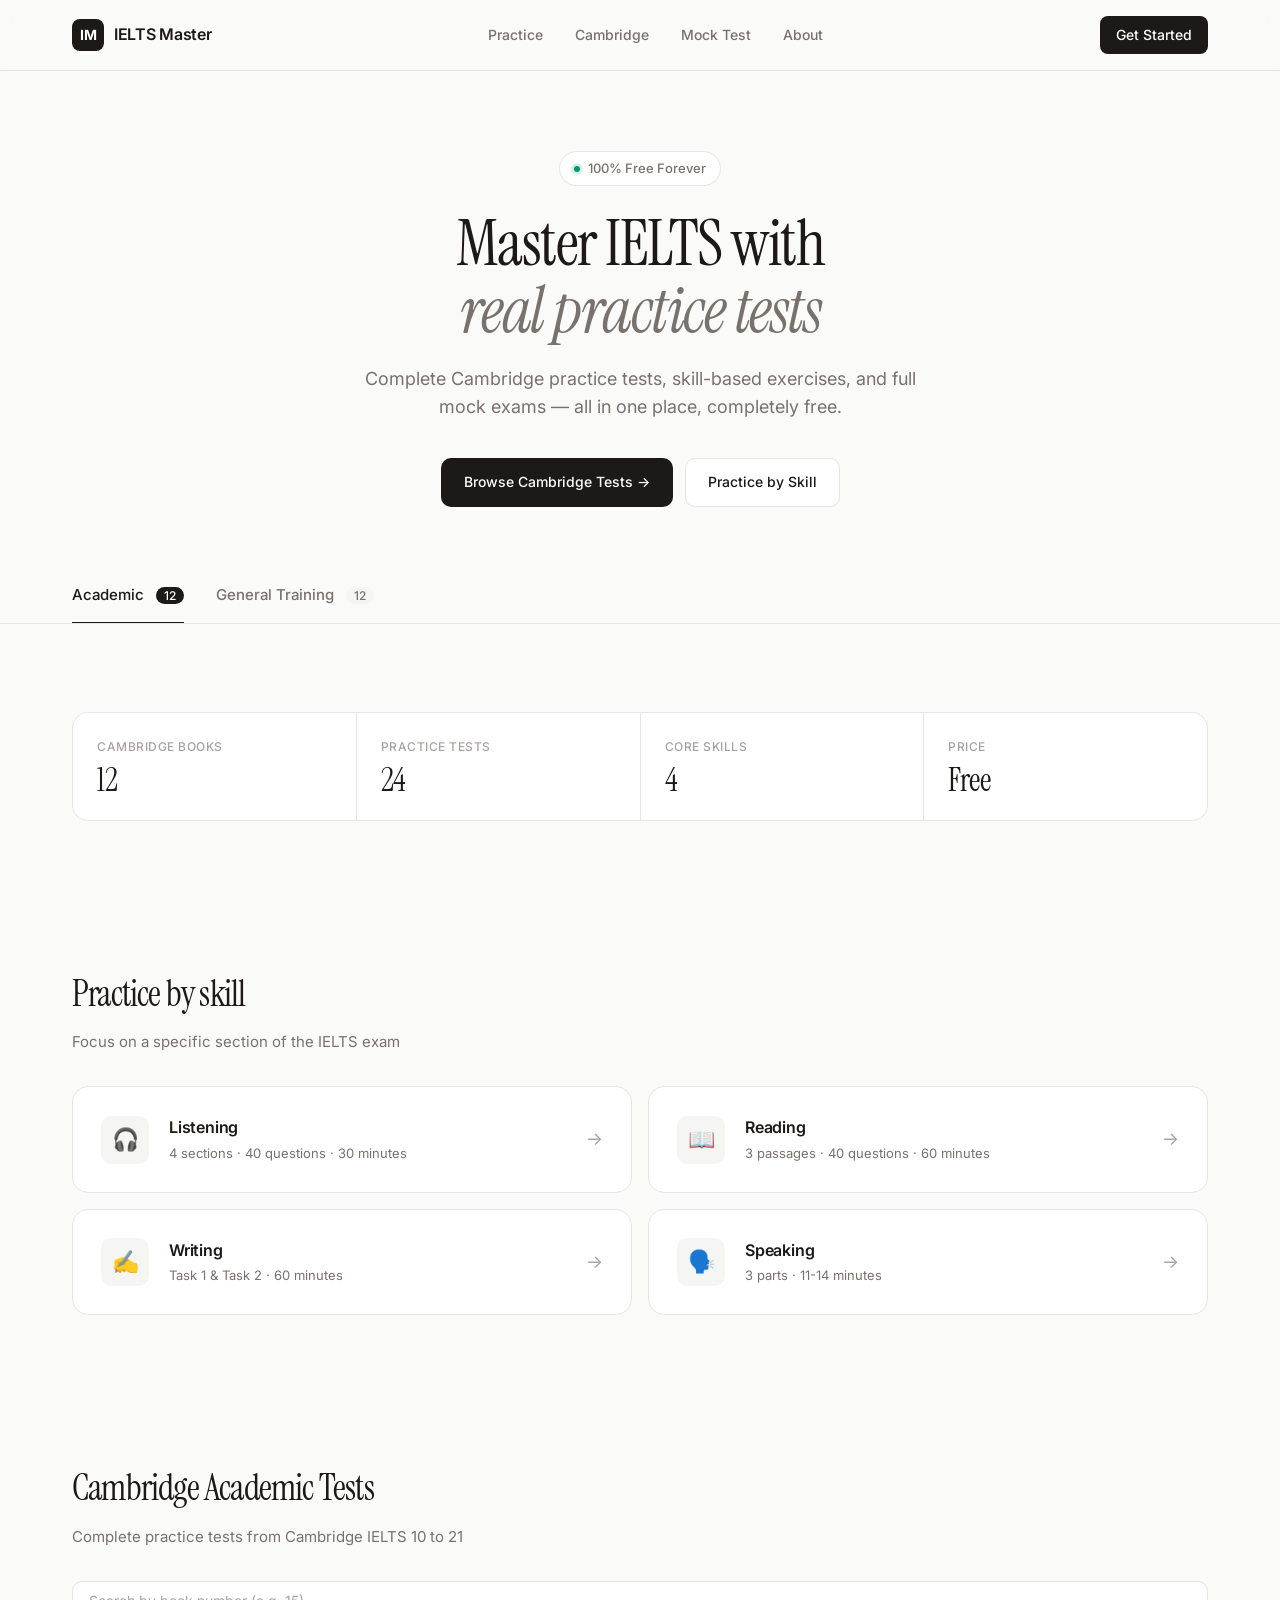
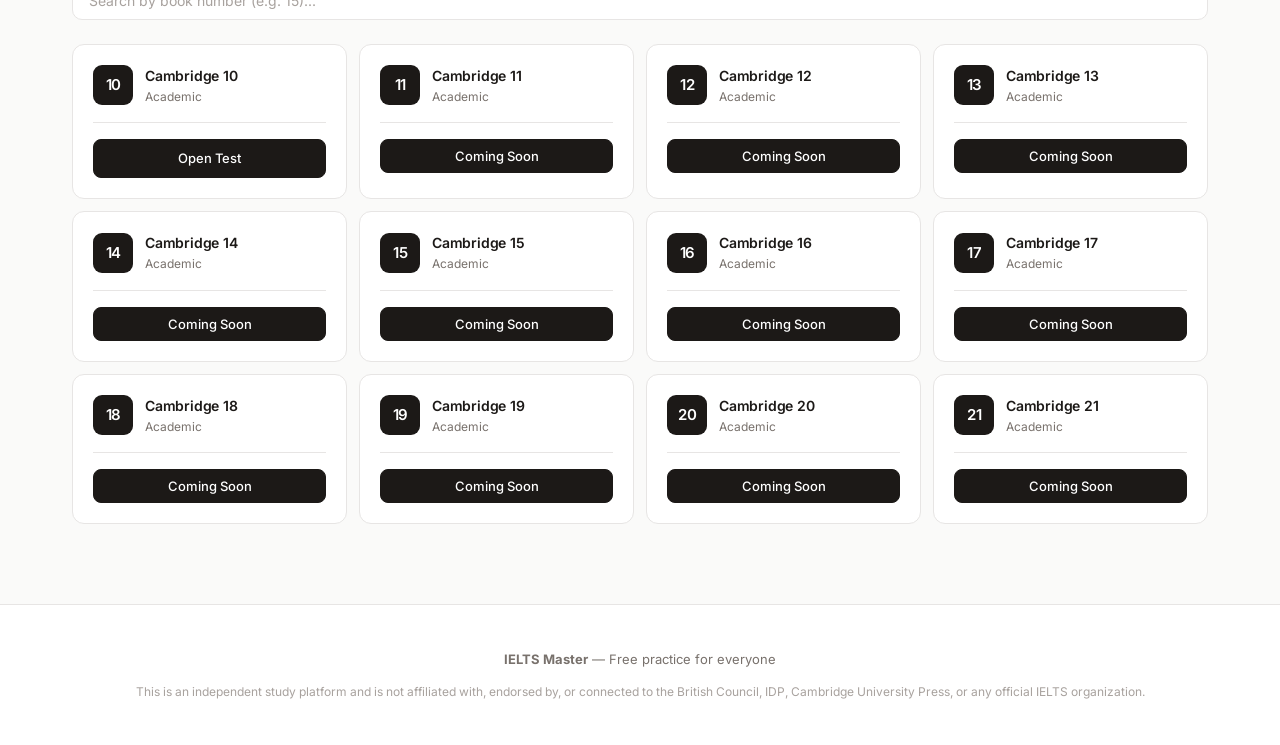
==== commit 4d11a5b1: "Update readiness of academic book number 10" ====
--- a/index.html
+++ b/index.html
@@ -720,7 +720,7 @@
 // ============================================
 const cambridgeBooks = {
   academic: [
-    {number:10,ready:false,link:''},{number:11,ready:false,link:''},
+   {number:10,ready:true,link:'cambridge/c10-academic.pdf'},{number:11,ready:false,link:''},
     {number:12,ready:false,link:''},{number:13,ready:false,link:''},
     {number:14,ready:false,link:''},{number:15,ready:false,link:''},
     {number:16,ready:false,link:''},{number:17,ready:false,link:''},
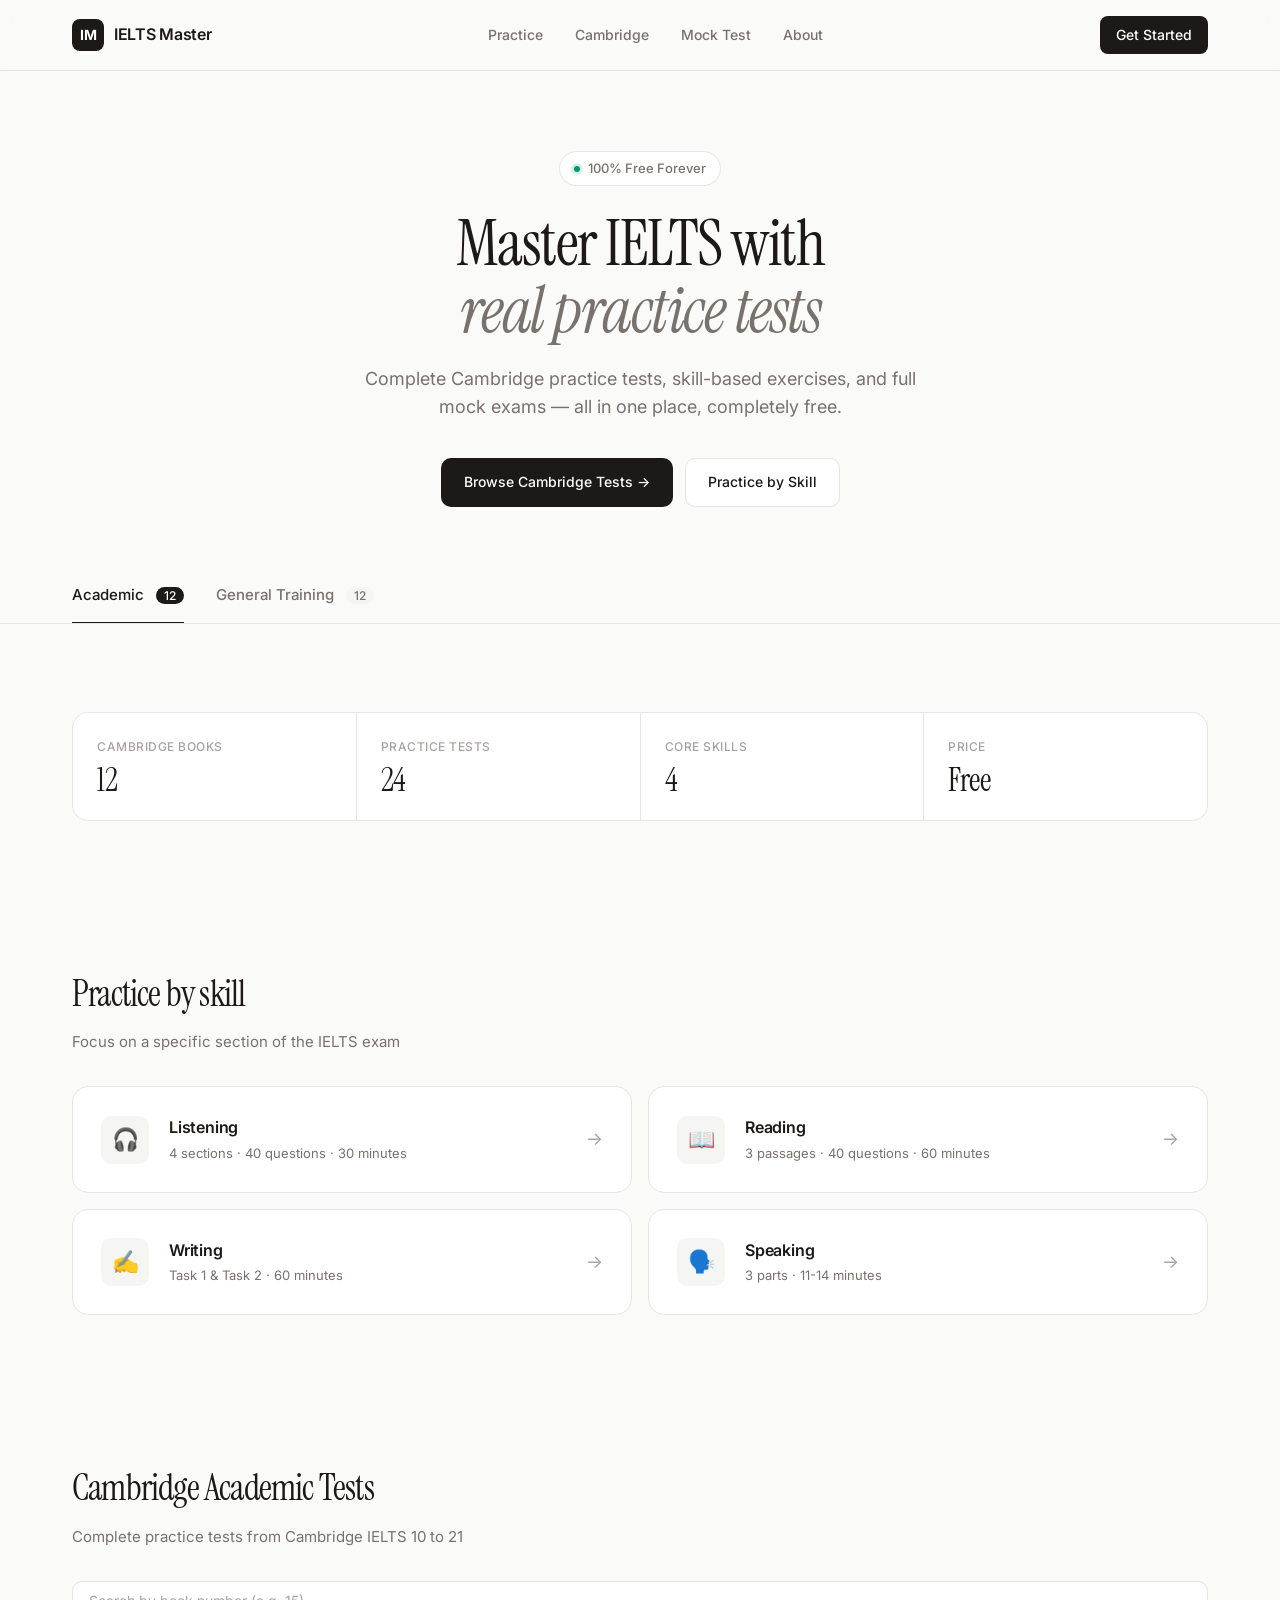
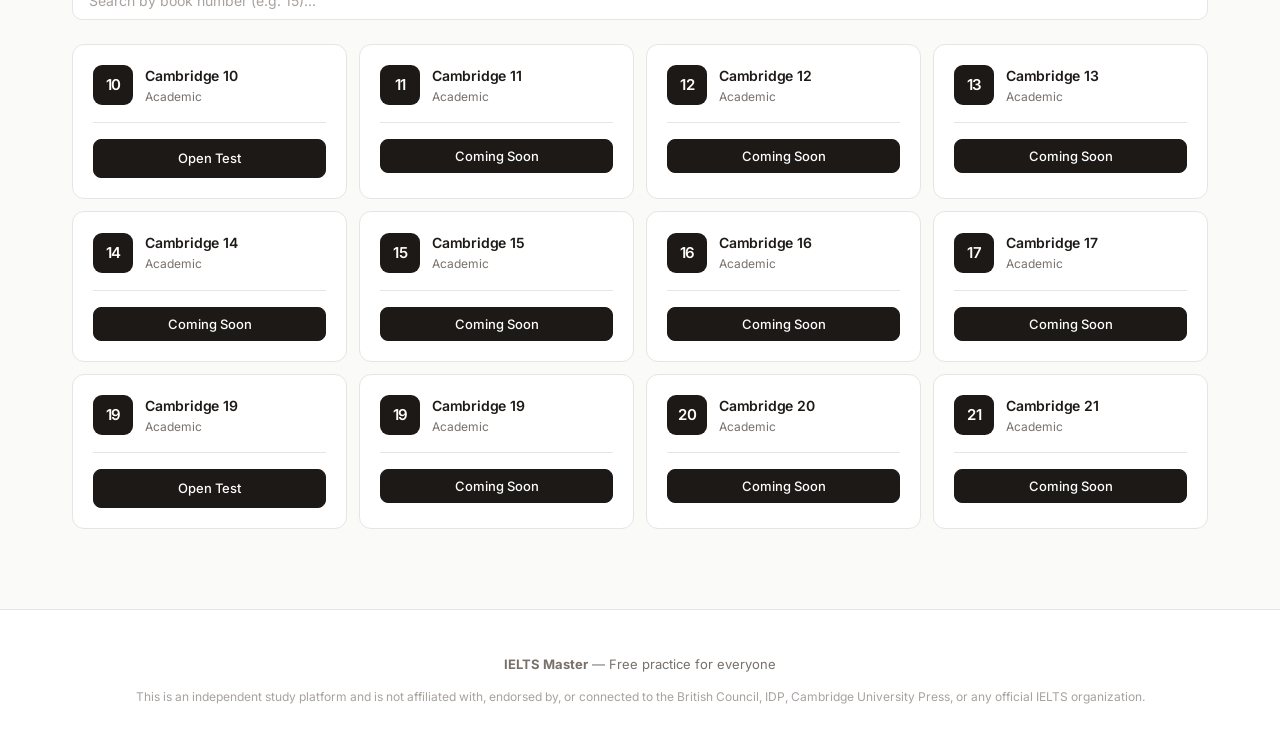
==== commit 06d39b9b: "Fix link status for item 19 in index.html" ====
--- a/index.html
+++ b/index.html
@@ -724,7 +724,7 @@
     {number:12,ready:false,link:''},{number:13,ready:false,link:''},
     {number:14,ready:false,link:''},{number:15,ready:false,link:''},
     {number:16,ready:false,link:''},{number:17,ready:false,link:''},
-    {number:18,ready:false,link:''},{number:19,ready:false,link:''},
+    {number:19,ready:true,link:'cambridge/c19-academic.pdf'},{number:19,ready:false,link:''},
     {number:20,ready:false,link:''},{number:21,ready:false,link:''}
   ],
   general: [
